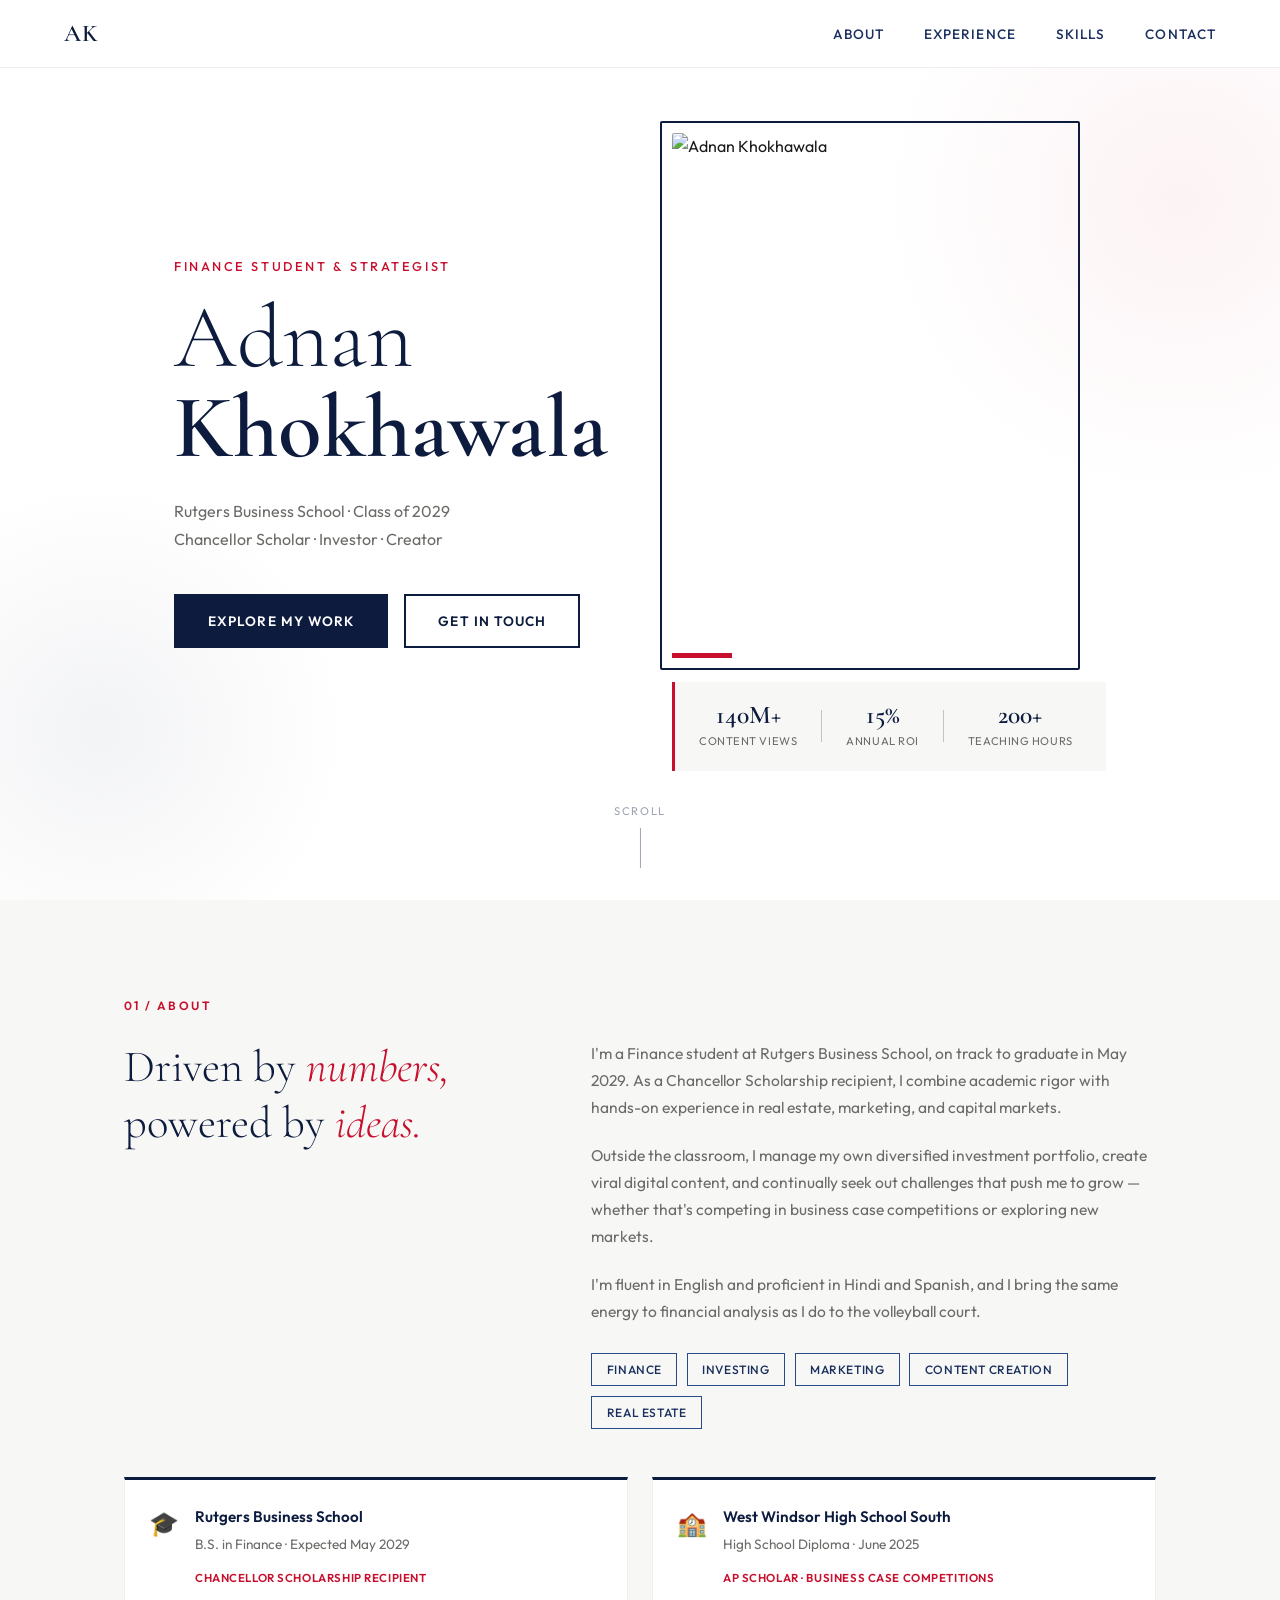
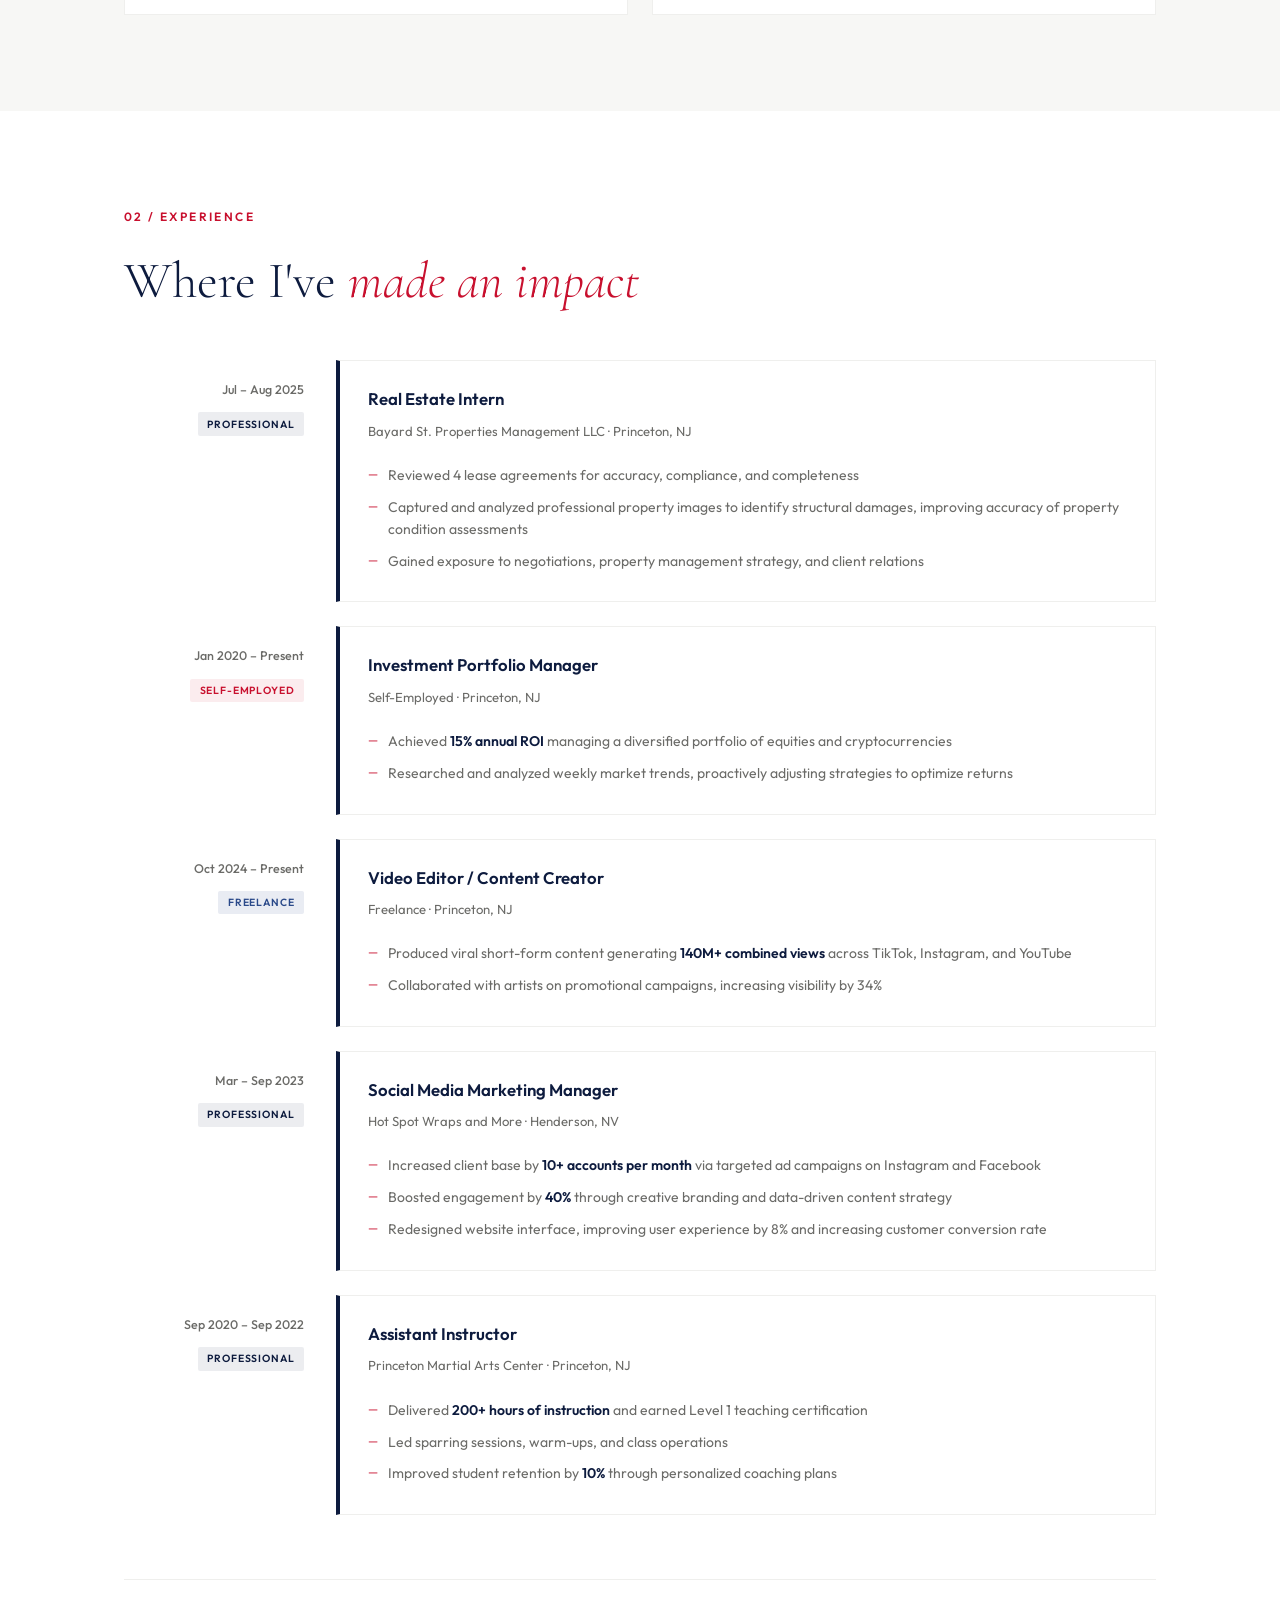
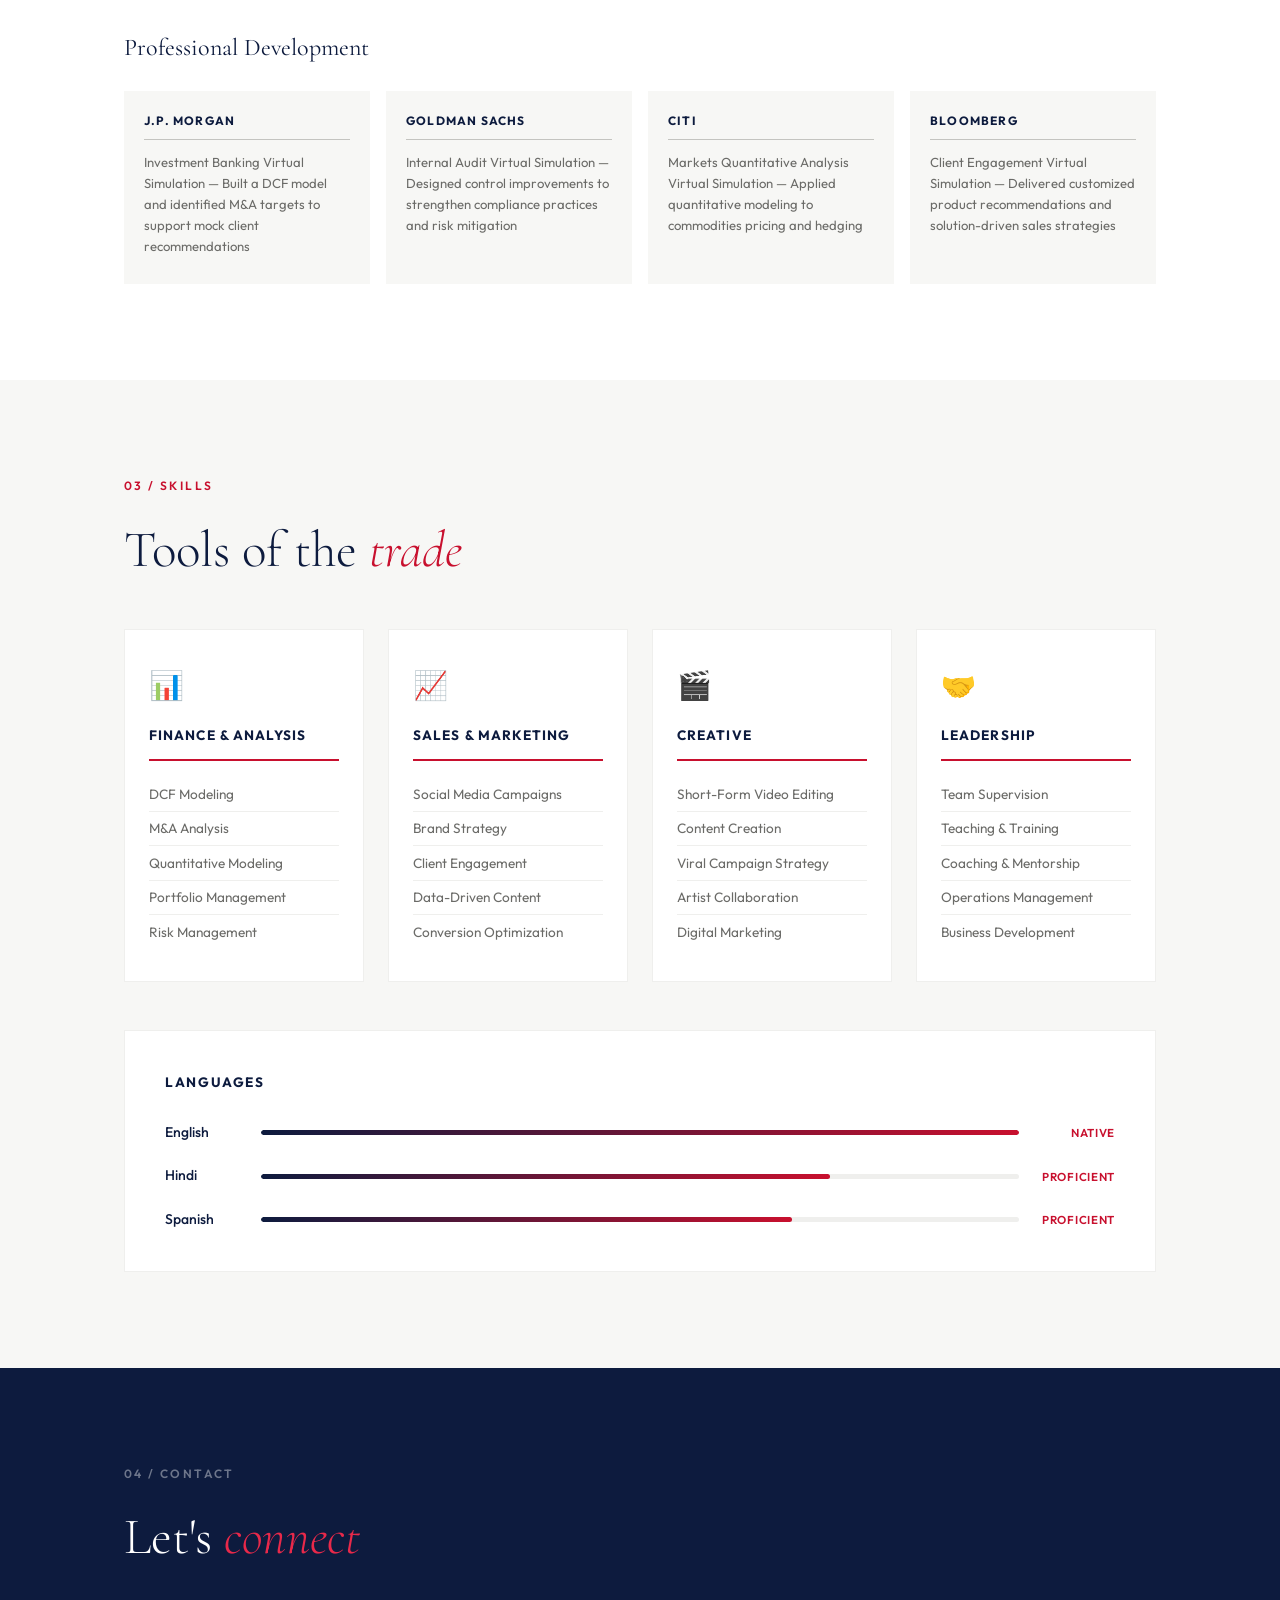
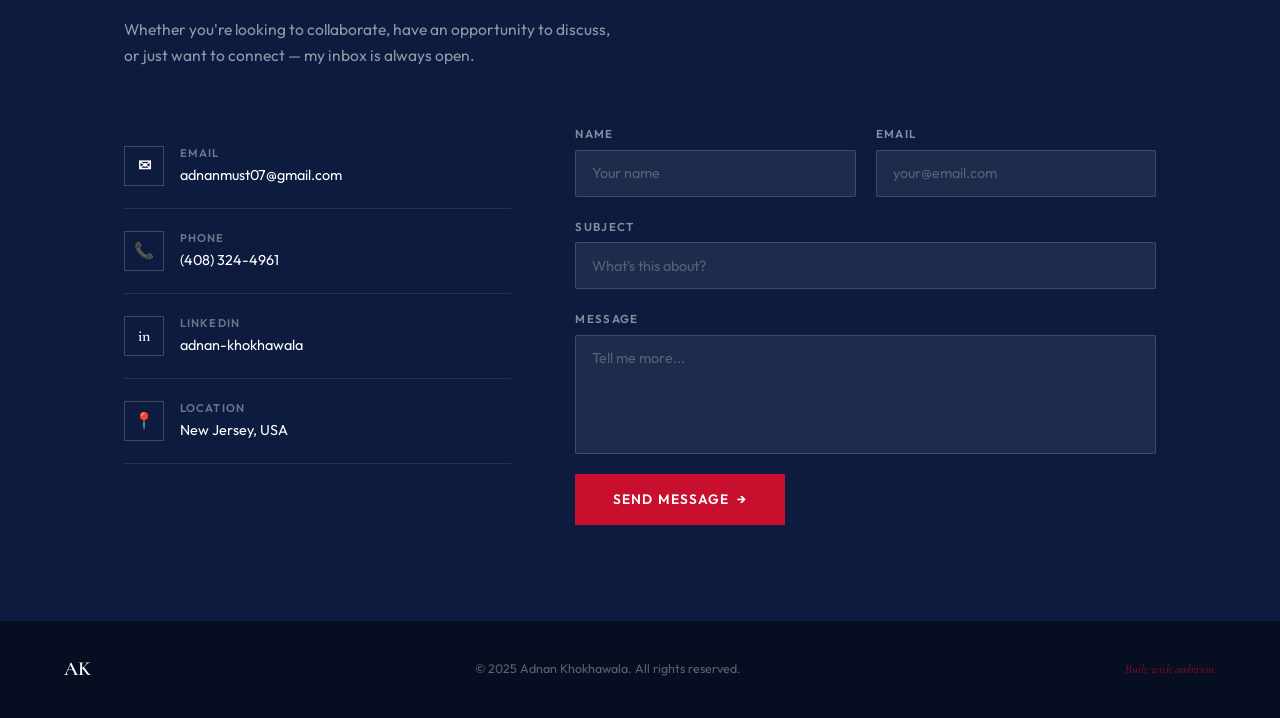
==== index.html @ b13d4136 "Add files via upload" ====
<!DOCTYPE html>
<html lang="en">
<head>
  <meta charset="UTF-8" />
  <meta name="viewport" content="width=device-width, initial-scale=1.0"/>
  <title>Adnan Khokhawala — Finance & Strategy</title>
  <link rel="stylesheet" href="styles.css" />
  <link rel="preconnect" href="https://fonts.googleapis.com">
  <link rel="preconnect" href="https://fonts.gstatic.com" crossorigin>
  <link href="https://fonts.googleapis.com/css2?family=Cormorant+Garamond:ital,wght@0,300;0,400;0,600;1,300;1,400&family=Outfit:wght@300;400;500;600&display=swap" rel="stylesheet">
</head>
<body>

  <!-- NAV -->
  <nav id="navbar">
    <div class="nav-logo">AK</div>
    <ul class="nav-links">
      <li><a href="#about">About</a></li>
      <li><a href="#experience">Experience</a></li>
      <li><a href="#skills">Skills</a></li>
      <li><a href="#contact">Contact</a></li>
    </ul>
    <div class="nav-hamburger" id="hamburger">
      <span></span><span></span><span></span>
    </div>
  </nav>

  <!-- MOBILE MENU -->
  <div class="mobile-menu" id="mobileMenu">
    <ul>
      <li><a href="#about" class="mobile-link">About</a></li>
      <li><a href="#experience" class="mobile-link">Experience</a></li>
      <li><a href="#skills" class="mobile-link">Skills</a></li>
      <li><a href="#contact" class="mobile-link">Contact</a></li>
    </ul>
  </div>

  <!-- HERO -->
  <section id="hero">
    <div class="hero-content">
      <div class="hero-text">
        <p class="hero-eyebrow reveal">Finance Student &amp; Strategist</p>
        <h1 class="hero-name reveal">
          <span class="name-first">Adnan</span>
          <span class="name-last">Khokhawala</span>
        </h1>
        <p class="hero-sub reveal">Rutgers Business School &middot; Class of 2029<br/>Chancellor Scholar &middot; Investor &middot; Creator</p>
        <div class="hero-cta reveal">
          <a href="#about" class="btn-primary">Explore My Work</a>
          <a href="mailto:adnanmust07@gmail.com" class="btn-secondary">Get in Touch</a>
        </div>
      </div>
      <div class="hero-image reveal-img">
        <div class="image-frame">
          <img src="headshot_copy.jpg" alt="Adnan Khokhawala" id="heroPhoto" />
          <div class="image-accent-bar"></div>
        </div>
        <div class="hero-stats">
          <div class="stat">
            <span class="stat-num">140M+</span>
            <span class="stat-label">Content Views</span>
          </div>
          <div class="stat-divider"></div>
          <div class="stat">
            <span class="stat-num">15%</span>
            <span class="stat-label">Annual ROI</span>
          </div>
          <div class="stat-divider"></div>
          <div class="stat">
            <span class="stat-num">200+</span>
            <span class="stat-label">Teaching Hours</span>
          </div>
        </div>
      </div>
    </div>
    <div class="hero-scroll-hint">
      <span>Scroll</span>
      <div class="scroll-line"></div>
    </div>
  </section>

  <!-- ABOUT -->
  <section id="about">
    <div class="section-inner">
      <div class="section-label reveal">01 / About</div>
      <div class="about-grid">
        <div class="about-headline reveal">
          <h2>Driven by <em>numbers,</em><br/>powered by <em>ideas.</em></h2>
        </div>
        <div class="about-body reveal">
          <p>I'm a Finance student at Rutgers Business School, on track to graduate in May 2029. As a Chancellor Scholarship recipient, I combine academic rigor with hands-on experience in real estate, marketing, and capital markets.</p>
          <p>Outside the classroom, I manage my own diversified investment portfolio, create viral digital content, and continually seek out challenges that push me to grow — whether that's competing in business case competitions or exploring new markets.</p>
          <p>I'm fluent in English and proficient in Hindi and Spanish, and I bring the same energy to financial analysis as I do to the volleyball court.</p>
          <div class="about-tags">
            <span>Finance</span>
            <span>Investing</span>
            <span>Marketing</span>
            <span>Content Creation</span>
            <span>Real Estate</span>
          </div>
        </div>
      </div>
      <div class="about-education reveal">
        <div class="edu-card">
          <div class="edu-icon">🎓</div>
          <div class="edu-info">
            <h4>Rutgers Business School</h4>
            <p>B.S. in Finance &middot; Expected May 2029</p>
            <span class="edu-award">Chancellor Scholarship Recipient</span>
          </div>
        </div>
        <div class="edu-card">
          <div class="edu-icon">🏫</div>
          <div class="edu-info">
            <h4>West Windsor High School South</h4>
            <p>High School Diploma &middot; June 2025</p>
            <span class="edu-award">AP Scholar &middot; Business Case Competitions</span>
          </div>
        </div>
      </div>
    </div>
  </section>

  <!-- EXPERIENCE -->
  <section id="experience">
    <div class="section-inner">
      <div class="section-label reveal">02 / Experience</div>
      <h2 class="section-title reveal">Where I've <em>made an impact</em></h2>

      <div class="timeline">

        <div class="timeline-item reveal">
          <div class="tl-meta">
            <span class="tl-date">Jul – Aug 2025</span>
            <span class="tl-type professional">Professional</span>
          </div>
          <div class="tl-card">
            <div class="tl-card-header">
              <h3>Real Estate Intern</h3>
              <span class="tl-company">Bayard St. Properties Management LLC &middot; Princeton, NJ</span>
            </div>
            <ul class="tl-bullets">
              <li>Reviewed 4 lease agreements for accuracy, compliance, and completeness</li>
              <li>Captured and analyzed professional property images to identify structural damages, improving accuracy of property condition assessments</li>
              <li>Gained exposure to negotiations, property management strategy, and client relations</li>
            </ul>
          </div>
        </div>

        <div class="timeline-item reveal">
          <div class="tl-meta">
            <span class="tl-date">Jan 2020 – Present</span>
            <span class="tl-type self">Self-Employed</span>
          </div>
          <div class="tl-card">
            <div class="tl-card-header">
              <h3>Investment Portfolio Manager</h3>
              <span class="tl-company">Self-Employed &middot; Princeton, NJ</span>
            </div>
            <ul class="tl-bullets">
              <li>Achieved <strong>15% annual ROI</strong> managing a diversified portfolio of equities and cryptocurrencies</li>
              <li>Researched and analyzed weekly market trends, proactively adjusting strategies to optimize returns</li>
            </ul>
          </div>
        </div>

        <div class="timeline-item reveal">
          <div class="tl-meta">
            <span class="tl-date">Oct 2024 – Present</span>
            <span class="tl-type freelance">Freelance</span>
          </div>
          <div class="tl-card">
            <div class="tl-card-header">
              <h3>Video Editor / Content Creator</h3>
              <span class="tl-company">Freelance &middot; Princeton, NJ</span>
            </div>
            <ul class="tl-bullets">
              <li>Produced viral short-form content generating <strong>140M+ combined views</strong> across TikTok, Instagram, and YouTube</li>
              <li>Collaborated with artists on promotional campaigns, increasing visibility by 34%</li>
            </ul>
          </div>
        </div>

        <div class="timeline-item reveal">
          <div class="tl-meta">
            <span class="tl-date">Mar – Sep 2023</span>
            <span class="tl-type professional">Professional</span>
          </div>
          <div class="tl-card">
            <div class="tl-card-header">
              <h3>Social Media Marketing Manager</h3>
              <span class="tl-company">Hot Spot Wraps and More &middot; Henderson, NV</span>
            </div>
            <ul class="tl-bullets">
              <li>Increased client base by <strong>10+ accounts per month</strong> via targeted ad campaigns on Instagram and Facebook</li>
              <li>Boosted engagement by <strong>40%</strong> through creative branding and data-driven content strategy</li>
              <li>Redesigned website interface, improving user experience by 8% and increasing customer conversion rate</li>
            </ul>
          </div>
        </div>

        <div class="timeline-item reveal">
          <div class="tl-meta">
            <span class="tl-date">Sep 2020 – Sep 2022</span>
            <span class="tl-type professional">Professional</span>
          </div>
          <div class="tl-card">
            <div class="tl-card-header">
              <h3>Assistant Instructor</h3>
              <span class="tl-company">Princeton Martial Arts Center &middot; Princeton, NJ</span>
            </div>
            <ul class="tl-bullets">
              <li>Delivered <strong>200+ hours of instruction</strong> and earned Level 1 teaching certification</li>
              <li>Led sparring sessions, warm-ups, and class operations</li>
              <li>Improved student retention by <strong>10%</strong> through personalized coaching plans</li>
            </ul>
          </div>
        </div>

      </div>

      <!-- Professional Development -->
      <div class="pro-dev reveal">
        <h3 class="pro-dev-title">Professional Development</h3>
        <div class="pro-dev-grid">
          <div class="pd-card">
            <div class="pd-bank">J.P. Morgan</div>
            <p>Investment Banking Virtual Simulation — Built a DCF model and identified M&A targets to support mock client recommendations</p>
          </div>
          <div class="pd-card">
            <div class="pd-bank">Goldman Sachs</div>
            <p>Internal Audit Virtual Simulation — Designed control improvements to strengthen compliance practices and risk mitigation</p>
          </div>
          <div class="pd-card">
            <div class="pd-bank">Citi</div>
            <p>Markets Quantitative Analysis Virtual Simulation — Applied quantitative modeling to commodities pricing and hedging</p>
          </div>
          <div class="pd-card">
            <div class="pd-bank">Bloomberg</div>
            <p>Client Engagement Virtual Simulation — Delivered customized product recommendations and solution-driven sales strategies</p>
          </div>
        </div>
      </div>

    </div>
  </section>

  <!-- SKILLS -->
  <section id="skills">
    <div class="section-inner">
      <div class="section-label reveal">03 / Skills</div>
      <h2 class="section-title reveal">Tools of the <em>trade</em></h2>

      <div class="skills-grid">
        <div class="skill-category reveal">
          <div class="skill-cat-icon">📊</div>
          <h4>Finance & Analysis</h4>
          <ul>
            <li>DCF Modeling</li>
            <li>M&A Analysis</li>
            <li>Quantitative Modeling</li>
            <li>Portfolio Management</li>
            <li>Risk Management</li>
          </ul>
        </div>
        <div class="skill-category reveal">
          <div class="skill-cat-icon">📈</div>
          <h4>Sales & Marketing</h4>
          <ul>
            <li>Social Media Campaigns</li>
            <li>Brand Strategy</li>
            <li>Client Engagement</li>
            <li>Data-Driven Content</li>
            <li>Conversion Optimization</li>
          </ul>
        </div>
        <div class="skill-category reveal">
          <div class="skill-cat-icon">🎬</div>
          <h4>Creative</h4>
          <ul>
            <li>Short-Form Video Editing</li>
            <li>Content Creation</li>
            <li>Viral Campaign Strategy</li>
            <li>Artist Collaboration</li>
            <li>Digital Marketing</li>
          </ul>
        </div>
        <div class="skill-category reveal">
          <div class="skill-cat-icon">🤝</div>
          <h4>Leadership</h4>
          <ul>
            <li>Team Supervision</li>
            <li>Teaching & Training</li>
            <li>Coaching & Mentorship</li>
            <li>Operations Management</li>
            <li>Business Development</li>
          </ul>
        </div>
      </div>

      <div class="languages reveal">
        <h4>Languages</h4>
        <div class="lang-bars">
          <div class="lang-item">
            <span class="lang-name">English</span>
            <div class="lang-bar"><div class="lang-fill" data-width="100%"></div></div>
            <span class="lang-level">Native</span>
          </div>
          <div class="lang-item">
            <span class="lang-name">Hindi</span>
            <div class="lang-bar"><div class="lang-fill" data-width="75%"></div></div>
            <span class="lang-level">Proficient</span>
          </div>
          <div class="lang-item">
            <span class="lang-name">Spanish</span>
            <div class="lang-bar"><div class="lang-fill" data-width="70%"></div></div>
            <span class="lang-level">Proficient</span>
          </div>
        </div>
      </div>

    </div>
  </section>

  <!-- CONTACT -->
  <section id="contact">
    <div class="section-inner">
      <div class="section-label reveal">04 / Contact</div>
      <h2 class="section-title reveal">Let's <em>connect</em></h2>
      <p class="contact-sub reveal">Whether you're looking to collaborate, have an opportunity to discuss, or just want to connect — my inbox is always open.</p>

      <div class="contact-grid">
        <div class="contact-info reveal">
          <a href="mailto:adnanmust07@gmail.com" class="contact-item">
            <div class="ci-icon">✉</div>
            <div class="ci-text">
              <span class="ci-label">Email</span>
              <span class="ci-val">adnanmust07@gmail.com</span>
            </div>
          </a>
          <a href="tel:4083244961" class="contact-item">
            <div class="ci-icon">📞</div>
            <div class="ci-text">
              <span class="ci-label">Phone</span>
              <span class="ci-val">(408) 324-4961</span>
            </div>
          </a>
          <a href="https://linkedin.com/in/adnan-khokhawala" target="_blank" class="contact-item">
            <div class="ci-icon">in</div>
            <div class="ci-text">
              <span class="ci-label">LinkedIn</span>
              <span class="ci-val">adnan-khokhawala</span>
            </div>
          </a>
          <div class="contact-item no-link">
            <div class="ci-icon">📍</div>
            <div class="ci-text">
              <span class="ci-label">Location</span>
              <span class="ci-val">New Jersey, USA</span>
            </div>
          </div>
        </div>

        <form class="contact-form reveal" id="contactForm">
          <div class="form-row">
            <div class="form-group">
              <label for="fname">Name</label>
              <input type="text" id="fname" placeholder="Your name" autocomplete="off" />
            </div>
            <div class="form-group">
              <label for="femail">Email</label>
              <input type="email" id="femail" placeholder="your@email.com" autocomplete="off" />
            </div>
          </div>
          <div class="form-group">
            <label for="fsubject">Subject</label>
            <input type="text" id="fsubject" placeholder="What's this about?" autocomplete="off" />
          </div>
          <div class="form-group">
            <label for="fmessage">Message</label>
            <textarea id="fmessage" rows="5" placeholder="Tell me more..."></textarea>
          </div>
          <button type="submit" class="btn-submit">Send Message <span class="btn-arrow">→</span></button>
          <div class="form-success" id="formSuccess">Thanks! I'll get back to you soon.</div>
        </form>
      </div>
    </div>
  </section>

  <!-- FOOTER -->
  <footer>
    <div class="footer-inner">
      <span class="footer-logo">AK</span>
      <span class="footer-copy">© 2025 Adnan Khokhawala. All rights reserved.</span>
      <span class="footer-tagline">Built with ambition.</span>
    </div>
  </footer>

  <script src="script.js"></script>
</body>
</html>
---- styles.css ----
/* ========================================
   ADNAN KHOKHAWALA — PORTFOLIO STYLES
   ======================================== */

:root {
  --navy:       #0D1B3E;
  --navy-mid:   #1A2F5E;
  --navy-light: #2B4A8A;
  --red:        #C8102E;
  --red-light:  #E8294A;
  --white:      #FFFFFF;
  --off-white:  #F7F7F5;
  --gray-light: #EFEFED;
  --gray-mid:   #C4C4C0;
  --gray-dark:  #6B6B68;
  --text:       #1A1A1A;

  --font-display: 'Cormorant Garamond', Georgia, serif;
  --font-body:    'Outfit', sans-serif;

  --max-w: 1160px;
  --nav-h: 68px;
  --transition: 0.35s cubic-bezier(0.4, 0, 0.2, 1);
}

/* ---- RESET ---- */
*, *::before, *::after { box-sizing: border-box; margin: 0; padding: 0; }
html { scroll-behavior: smooth; font-size: 16px; }
body {
  font-family: var(--font-body);
  background: var(--white);
  color: var(--text);
  line-height: 1.65;
  overflow-x: hidden;
}
img { display: block; max-width: 100%; }
a { text-decoration: none; color: inherit; }
ul { list-style: none; }
em { font-style: italic; color: var(--red); }

/* ==============================
   SCROLL REVEAL
   ============================== */
.reveal, .reveal-img {
  opacity: 0;
  transform: translateY(28px);
  transition: opacity 0.65s ease, transform 0.65s ease;
}
.reveal.visible, .reveal-img.visible {
  opacity: 1;
  transform: translateY(0);
}
.reveal:nth-child(2)  { transition-delay: 0.08s; }
.reveal:nth-child(3)  { transition-delay: 0.16s; }
.reveal:nth-child(4)  { transition-delay: 0.24s; }

/* ==============================
   NAV
   ============================== */
#navbar {
  position: fixed;
  top: 0; left: 0; right: 0;
  z-index: 100;
  height: var(--nav-h);
  display: flex;
  align-items: center;
  justify-content: space-between;
  padding: 0 5%;
  background: rgba(255,255,255,0.95);
  backdrop-filter: blur(10px);
  border-bottom: 1px solid var(--gray-light);
  transition: box-shadow var(--transition);
}
#navbar.scrolled { box-shadow: 0 2px 20px rgba(13,27,62,0.08); }

.nav-logo {
  font-family: var(--font-display);
  font-size: 1.5rem;
  font-weight: 600;
  color: var(--navy);
  letter-spacing: 0.05em;
  cursor: default;
}
.nav-links {
  display: flex;
  gap: 2.5rem;
  align-items: center;
}
.nav-links a {
  font-size: 0.85rem;
  font-weight: 500;
  letter-spacing: 0.08em;
  text-transform: uppercase;
  color: var(--navy-mid);
  position: relative;
  padding-bottom: 3px;
  transition: color var(--transition);
}
.nav-links a::after {
  content: '';
  position: absolute;
  bottom: 0; left: 0;
  width: 0; height: 2px;
  background: var(--red);
  transition: width var(--transition);
}
.nav-links a:hover { color: var(--red); }
.nav-links a:hover::after { width: 100%; }

.nav-hamburger {
  display: none;
  flex-direction: column;
  gap: 5px;
  cursor: pointer;
  padding: 4px;
}
.nav-hamburger span {
  display: block;
  width: 24px; height: 2px;
  background: var(--navy);
  transition: var(--transition);
}

/* Mobile menu */
.mobile-menu {
  display: none;
  position: fixed;
  top: var(--nav-h); left: 0; right: 0;
  background: var(--white);
  border-bottom: 2px solid var(--navy);
  z-index: 99;
  padding: 1.5rem 5%;
  transform: translateY(-10px);
  opacity: 0;
  pointer-events: none;
  transition: var(--transition);
}
.mobile-menu.open {
  transform: translateY(0);
  opacity: 1;
  pointer-events: all;
  display: block;
}
.mobile-menu li { padding: 0.75rem 0; border-bottom: 1px solid var(--gray-light); }
.mobile-menu a { font-size: 1rem; font-weight: 500; color: var(--navy); }

/* ==============================
   HERO
   ============================== */
#hero {
  min-height: 100vh;
  padding-top: var(--nav-h);
  display: flex;
  flex-direction: column;
  justify-content: center;
  background: var(--white);
  position: relative;
  overflow: hidden;
}
#hero::before {
  content: '';
  position: absolute;
  top: -100px; right: -200px;
  width: 600px; height: 600px;
  border-radius: 50%;
  background: radial-gradient(circle, rgba(200,16,46,0.05) 0%, transparent 70%);
  pointer-events: none;
}
#hero::after {
  content: '';
  position: absolute;
  bottom: -80px; left: -150px;
  width: 500px; height: 500px;
  border-radius: 50%;
  background: radial-gradient(circle, rgba(13,27,62,0.05) 0%, transparent 70%);
  pointer-events: none;
}

.hero-content {
  max-width: var(--max-w);
  margin: 0 auto;
  padding: 4rem 5% 2rem;
  display: grid;
  grid-template-columns: 1fr 1fr;
  align-items: center;
  gap: 4rem;
}

.hero-eyebrow {
  font-size: 0.8rem;
  font-weight: 500;
  letter-spacing: 0.2em;
  text-transform: uppercase;
  color: var(--red);
  margin-bottom: 1rem;
}

.hero-name {
  font-family: var(--font-display);
  font-size: clamp(3.5rem, 7vw, 6rem);
  font-weight: 300;
  line-height: 1.0;
  color: var(--navy);
  margin-bottom: 1.5rem;
}
.name-first { display: block; }
.name-last {
  display: block;
  font-weight: 600;
  color: var(--navy);
}

.hero-sub {
  font-size: 1rem;
  color: var(--gray-dark);
  line-height: 1.8;
  margin-bottom: 2.5rem;
}

.hero-cta {
  display: flex;
  gap: 1rem;
  flex-wrap: wrap;
}

.btn-primary {
  display: inline-block;
  padding: 0.85rem 2rem;
  background: var(--navy);
  color: var(--white);
  font-size: 0.85rem;
  font-weight: 600;
  letter-spacing: 0.08em;
  text-transform: uppercase;
  border: 2px solid var(--navy);
  transition: background var(--transition), color var(--transition), transform var(--transition);
  cursor: pointer;
}
.btn-primary:hover {
  background: var(--red);
  border-color: var(--red);
  transform: translateY(-2px);
}
.btn-secondary {
  display: inline-block;
  padding: 0.85rem 2rem;
  background: transparent;
  color: var(--navy);
  font-size: 0.85rem;
  font-weight: 600;
  letter-spacing: 0.08em;
  text-transform: uppercase;
  border: 2px solid var(--navy);
  transition: background var(--transition), color var(--transition), transform var(--transition);
}
.btn-secondary:hover {
  background: var(--navy);
  color: var(--white);
  transform: translateY(-2px);
}

/* Hero image */
.hero-image { position: relative; }
.image-frame {
  position: relative;
  display: inline-block;
  width: 100%;
  max-width: 420px;
}
.image-frame img {
  width: 100%;
  aspect-ratio: 4/5;
  object-fit: cover;
  object-position: center top;
  display: block;
  border-radius: 2px;
  filter: grayscale(0%);
  transition: filter var(--transition);
}
.image-frame::before {
  content: '';
  position: absolute;
  top: -12px; left: -12px;
  right: 12px; bottom: -12px;
  border: 2px solid var(--navy);
  border-radius: 2px;
  z-index: -1;
}
.image-accent-bar {
  position: absolute;
  bottom: 0; left: 0;
  width: 60px; height: 5px;
  background: var(--red);
}

.hero-stats {
  display: flex;
  align-items: center;
  gap: 1.5rem;
  margin-top: 1.5rem;
  padding: 1.25rem 1.5rem;
  background: var(--off-white);
  border-left: 3px solid var(--red);
}
.stat { text-align: center; }
.stat-num {
  display: block;
  font-family: var(--font-display);
  font-size: 1.6rem;
  font-weight: 600;
  color: var(--navy);
  line-height: 1;
}
.stat-label {
  display: block;
  font-size: 0.7rem;
  letter-spacing: 0.05em;
  color: var(--gray-dark);
  text-transform: uppercase;
  margin-top: 0.25rem;
}
.stat-divider {
  width: 1px;
  height: 32px;
  background: var(--gray-mid);
  flex-shrink: 0;
}

.hero-scroll-hint {
  display: flex;
  flex-direction: column;
  align-items: center;
  gap: 0.5rem;
  position: absolute;
  bottom: 2rem;
  left: 50%;
  transform: translateX(-50%);
  opacity: 0.4;
  font-size: 0.7rem;
  letter-spacing: 0.15em;
  text-transform: uppercase;
  color: var(--navy);
}
.scroll-line {
  width: 1px;
  height: 40px;
  background: var(--navy);
  animation: scrollPulse 2s ease-in-out infinite;
}
@keyframes scrollPulse {
  0%, 100% { opacity: 0.3; transform: scaleY(1); }
  50%       { opacity: 1;   transform: scaleY(1.2); }
}

/* ==============================
   SECTIONS — SHARED
   ============================== */
section { padding: 6rem 0; }
section:nth-child(even) { background: var(--off-white); }

.section-inner {
  max-width: var(--max-w);
  margin: 0 auto;
  padding: 0 5%;
}
.section-label {
  font-size: 0.75rem;
  font-weight: 600;
  letter-spacing: 0.2em;
  text-transform: uppercase;
  color: var(--red);
  margin-bottom: 1.5rem;
}
.section-title {
  font-family: var(--font-display);
  font-size: clamp(2rem, 4vw, 3.2rem);
  font-weight: 300;
  color: var(--navy);
  line-height: 1.2;
  margin-bottom: 3rem;
}

/* ==============================
   ABOUT
   ============================== */
.about-grid {
  display: grid;
  grid-template-columns: 1fr 1.4fr;
  gap: 4rem;
  align-items: start;
  margin-bottom: 3rem;
}
.about-headline h2 {
  font-family: var(--font-display);
  font-size: clamp(2rem, 3.5vw, 3rem);
  font-weight: 300;
  color: var(--navy);
  line-height: 1.25;
}
.about-body p {
  color: var(--gray-dark);
  margin-bottom: 1.25rem;
  font-size: 0.975rem;
  line-height: 1.75;
}
.about-tags {
  display: flex;
  flex-wrap: wrap;
  gap: 0.6rem;
  margin-top: 1.75rem;
}
.about-tags span {
  padding: 0.35rem 0.9rem;
  border: 1.5px solid var(--navy-light);
  color: var(--navy-mid);
  font-size: 0.75rem;
  font-weight: 500;
  letter-spacing: 0.05em;
  text-transform: uppercase;
  transition: var(--transition);
}
.about-tags span:hover {
  background: var(--navy);
  color: var(--white);
  border-color: var(--navy);
}

.about-education {
  display: grid;
  grid-template-columns: 1fr 1fr;
  gap: 1.5rem;
}
.edu-card {
  display: flex;
  align-items: flex-start;
  gap: 1rem;
  padding: 1.5rem;
  background: var(--white);
  border: 1px solid var(--gray-light);
  border-top: 3px solid var(--navy);
  transition: border-top-color var(--transition), transform var(--transition);
}
section:nth-child(even) .edu-card { background: var(--white); }
.edu-card:hover {
  border-top-color: var(--red);
  transform: translateY(-3px);
}
.edu-icon { font-size: 1.5rem; flex-shrink: 0; }
.edu-info h4 {
  font-size: 0.95rem;
  font-weight: 600;
  color: var(--navy);
  margin-bottom: 0.25rem;
}
.edu-info p { font-size: 0.85rem; color: var(--gray-dark); margin-bottom: 0.5rem; }
.edu-award {
  font-size: 0.72rem;
  font-weight: 600;
  letter-spacing: 0.05em;
  text-transform: uppercase;
  color: var(--red);
}

/* ==============================
   TIMELINE / EXPERIENCE
   ============================== */
.timeline { display: flex; flex-direction: column; gap: 1.5rem; margin-bottom: 4rem; }

.timeline-item {
  display: grid;
  grid-template-columns: 180px 1fr;
  gap: 2rem;
  align-items: start;
}
.tl-meta {
  text-align: right;
  padding-top: 1.25rem;
}
.tl-date {
  display: block;
  font-size: 0.78rem;
  font-weight: 500;
  color: var(--gray-dark);
  margin-bottom: 0.5rem;
}
.tl-type {
  display: inline-block;
  padding: 0.2rem 0.6rem;
  font-size: 0.65rem;
  font-weight: 600;
  letter-spacing: 0.08em;
  text-transform: uppercase;
  border-radius: 2px;
}
.tl-type.professional { background: rgba(13,27,62,0.08); color: var(--navy); }
.tl-type.self         { background: rgba(200,16,46,0.08); color: var(--red); }
.tl-type.freelance    { background: rgba(43,74,138,0.1);  color: var(--navy-light); }

.tl-card {
  background: var(--white);
  border: 1px solid var(--gray-light);
  border-left: 4px solid var(--navy);
  padding: 1.5rem 1.75rem;
  transition: border-left-color var(--transition), transform var(--transition), box-shadow var(--transition);
}
.tl-card:hover {
  border-left-color: var(--red);
  transform: translateX(4px);
  box-shadow: 0 4px 20px rgba(13,27,62,0.08);
}
.tl-card-header { margin-bottom: 1rem; }
.tl-card-header h3 {
  font-size: 1.05rem;
  font-weight: 600;
  color: var(--navy);
  margin-bottom: 0.25rem;
}
.tl-company { font-size: 0.82rem; color: var(--gray-dark); }
.tl-bullets li {
  font-size: 0.875rem;
  color: var(--gray-dark);
  padding: 0.3rem 0;
  padding-left: 1.25rem;
  position: relative;
  line-height: 1.6;
}
.tl-bullets li::before {
  content: '—';
  position: absolute;
  left: 0;
  color: var(--red);
  font-size: 0.75rem;
}
.tl-bullets li strong { color: var(--navy); font-weight: 600; }

/* Pro Dev */
.pro-dev { border-top: 1px solid var(--gray-light); padding-top: 3rem; }
.pro-dev-title {
  font-family: var(--font-display);
  font-size: 1.5rem;
  font-weight: 400;
  color: var(--navy);
  margin-bottom: 1.5rem;
}
.pro-dev-grid {
  display: grid;
  grid-template-columns: repeat(4, 1fr);
  gap: 1rem;
}
.pd-card {
  padding: 1.25rem 1.25rem 1.5rem;
  background: var(--off-white);
  border-bottom: 3px solid transparent;
  transition: border-color var(--transition), transform var(--transition);
}
.pd-card:hover {
  border-bottom-color: var(--red);
  transform: translateY(-3px);
}
.pd-bank {
  font-size: 0.75rem;
  font-weight: 700;
  letter-spacing: 0.1em;
  text-transform: uppercase;
  color: var(--navy);
  margin-bottom: 0.75rem;
  padding-bottom: 0.5rem;
  border-bottom: 1px solid var(--gray-mid);
}
.pd-card p { font-size: 0.82rem; color: var(--gray-dark); line-height: 1.6; }

/* ==============================
   SKILLS
   ============================== */
.skills-grid {
  display: grid;
  grid-template-columns: repeat(4, 1fr);
  gap: 1.5rem;
  margin-bottom: 3rem;
}
.skill-category {
  padding: 2rem 1.5rem;
  background: var(--white);
  border: 1px solid var(--gray-light);
  transition: transform var(--transition), box-shadow var(--transition);
}
.skill-category:hover {
  transform: translateY(-4px);
  box-shadow: 0 8px 30px rgba(13,27,62,0.1);
}
.skill-cat-icon { font-size: 1.75rem; margin-bottom: 1rem; }
.skill-category h4 {
  font-size: 0.85rem;
  font-weight: 700;
  text-transform: uppercase;
  letter-spacing: 0.08em;
  color: var(--navy);
  margin-bottom: 1rem;
  padding-bottom: 0.75rem;
  border-bottom: 2px solid var(--red);
}
.skill-category li {
  font-size: 0.85rem;
  color: var(--gray-dark);
  padding: 0.35rem 0;
  border-bottom: 1px solid var(--gray-light);
  transition: color var(--transition), padding-left var(--transition);
}
.skill-category li:last-child { border-bottom: none; }
.skill-category:hover li:hover { color: var(--navy); padding-left: 6px; cursor: default; }

/* Languages */
.languages {
  padding: 2.5rem;
  background: var(--white);
  border: 1px solid var(--gray-light);
}
.languages h4 {
  font-size: 0.85rem;
  font-weight: 700;
  text-transform: uppercase;
  letter-spacing: 0.12em;
  color: var(--navy);
  margin-bottom: 1.75rem;
}
.lang-bars { display: flex; flex-direction: column; gap: 1.25rem; }
.lang-item {
  display: grid;
  grid-template-columns: 80px 1fr 80px;
  align-items: center;
  gap: 1rem;
}
.lang-name { font-size: 0.875rem; font-weight: 500; color: var(--navy); }
.lang-bar {
  height: 5px;
  background: var(--gray-light);
  border-radius: 3px;
  overflow: hidden;
}
.lang-fill {
  height: 100%;
  width: 0;
  background: linear-gradient(90deg, var(--navy), var(--red));
  border-radius: 3px;
  transition: width 1.2s ease;
}
.lang-level {
  font-size: 0.72rem;
  font-weight: 600;
  letter-spacing: 0.06em;
  text-transform: uppercase;
  color: var(--red);
  text-align: right;
}

/* ==============================
   CONTACT
   ============================== */
#contact { background: var(--navy); }
#contact .section-label { color: rgba(255,255,255,0.4); }
#contact .section-title { color: var(--white); }
#contact .section-title em { color: var(--red-light); }
.contact-sub {
  color: rgba(255,255,255,0.55);
  max-width: 500px;
  margin-bottom: 3.5rem;
  font-size: 0.975rem;
}

.contact-grid {
  display: grid;
  grid-template-columns: 1fr 1.5fr;
  gap: 4rem;
  align-items: start;
}
.contact-item {
  display: flex;
  align-items: center;
  gap: 1rem;
  padding: 1.25rem 0;
  border-bottom: 1px solid rgba(255,255,255,0.1);
  transition: padding-left var(--transition);
  cursor: pointer;
}
.contact-item:hover { padding-left: 6px; }
.ci-icon {
  width: 40px; height: 40px;
  display: flex; align-items: center; justify-content: center;
  border: 1.5px solid rgba(255,255,255,0.2);
  font-size: 1rem;
  color: var(--white);
  flex-shrink: 0;
  font-family: var(--font-display);
  font-weight: 600;
  transition: background var(--transition), border-color var(--transition);
}
.contact-item:hover .ci-icon {
  background: var(--red);
  border-color: var(--red);
}
.ci-text { display: flex; flex-direction: column; }
.ci-label { font-size: 0.7rem; font-weight: 600; letter-spacing: 0.1em; text-transform: uppercase; color: rgba(255,255,255,0.4); }
.ci-val { font-size: 0.9rem; color: var(--white); margin-top: 0.1rem; }

/* Contact Form */
.contact-form { display: flex; flex-direction: column; gap: 1.25rem; }
.form-row { display: grid; grid-template-columns: 1fr 1fr; gap: 1.25rem; }
.form-group { display: flex; flex-direction: column; gap: 0.4rem; }
.form-group label {
  font-size: 0.72rem;
  font-weight: 600;
  letter-spacing: 0.12em;
  text-transform: uppercase;
  color: rgba(255,255,255,0.5);
}
.form-group input,
.form-group textarea {
  background: rgba(255,255,255,0.07);
  border: 1px solid rgba(255,255,255,0.15);
  color: var(--white);
  padding: 0.85rem 1rem;
  font-family: var(--font-body);
  font-size: 0.9rem;
  outline: none;
  transition: border-color var(--transition), background var(--transition);
  resize: none;
  border-radius: 2px;
}
.form-group input::placeholder,
.form-group textarea::placeholder { color: rgba(255,255,255,0.25); }
.form-group input:focus,
.form-group textarea:focus {
  border-color: var(--red-light);
  background: rgba(255,255,255,0.1);
}
.btn-submit {
  align-self: flex-start;
  padding: 0.9rem 2.25rem;
  background: var(--red);
  color: var(--white);
  font-family: var(--font-body);
  font-size: 0.85rem;
  font-weight: 600;
  letter-spacing: 0.08em;
  text-transform: uppercase;
  border: 2px solid var(--red);
  cursor: pointer;
  transition: background var(--transition), transform var(--transition), border-color var(--transition);
  display: flex; align-items: center; gap: 0.5rem;
}
.btn-submit:hover {
  background: transparent;
  color: var(--white);
  border-color: var(--white);
  transform: translateY(-2px);
}
.btn-arrow { transition: transform var(--transition); }
.btn-submit:hover .btn-arrow { transform: translateX(4px); }

.form-success {
  display: none;
  padding: 0.85rem 1rem;
  background: rgba(200,16,46,0.15);
  border: 1px solid var(--red-light);
  color: var(--white);
  font-size: 0.875rem;
  border-radius: 2px;
}
.form-success.show { display: block; }

/* ==============================
   FOOTER
   ============================== */
footer {
  background: #070E21;
  padding: 2rem 5%;
}
.footer-inner {
  max-width: var(--max-w);
  margin: 0 auto;
  display: flex;
  align-items: center;
  justify-content: space-between;
  flex-wrap: wrap;
  gap: 0.5rem;
}
.footer-logo {
  font-family: var(--font-display);
  font-size: 1.25rem;
  font-weight: 600;
  color: var(--white);
}
.footer-copy { font-size: 0.78rem; color: rgba(255,255,255,0.35); }
.footer-tagline {
  font-size: 0.78rem;
  font-style: italic;
  color: rgba(200,16,46,0.7);
  font-family: var(--font-display);
}

/* ==============================
   RESPONSIVE
   ============================== */
@media (max-width: 1024px) {
  .pro-dev-grid { grid-template-columns: repeat(2, 1fr); }
  .skills-grid  { grid-template-columns: repeat(2, 1fr); }
}

@media (max-width: 820px) {
  .nav-links { display: none; }
  .nav-hamburger { display: flex; }

  .hero-content {
    grid-template-columns: 1fr;
    gap: 3rem;
    padding-top: 3rem;
  }
  .hero-image { order: -1; text-align: center; }
  .image-frame { max-width: 280px; margin: 0 auto; }

  .about-grid { grid-template-columns: 1fr; gap: 2rem; }
  .about-education { grid-template-columns: 1fr; }

  .timeline-item { grid-template-columns: 1fr; gap: 0.75rem; }
  .tl-meta { text-align: left; display: flex; align-items: center; gap: 0.75rem; padding-top: 0; }

  .contact-grid { grid-template-columns: 1fr; gap: 2.5rem; }
  .form-row { grid-template-columns: 1fr; }
}

@media (max-width: 600px) {
  .hero-name { font-size: 3rem; }
  .skills-grid { grid-template-columns: 1fr; }
  .pro-dev-grid { grid-template-columns: 1fr; }
  .hero-stats { flex-wrap: wrap; gap: 0.75rem; }
  .footer-inner { flex-direction: column; text-align: center; }
}
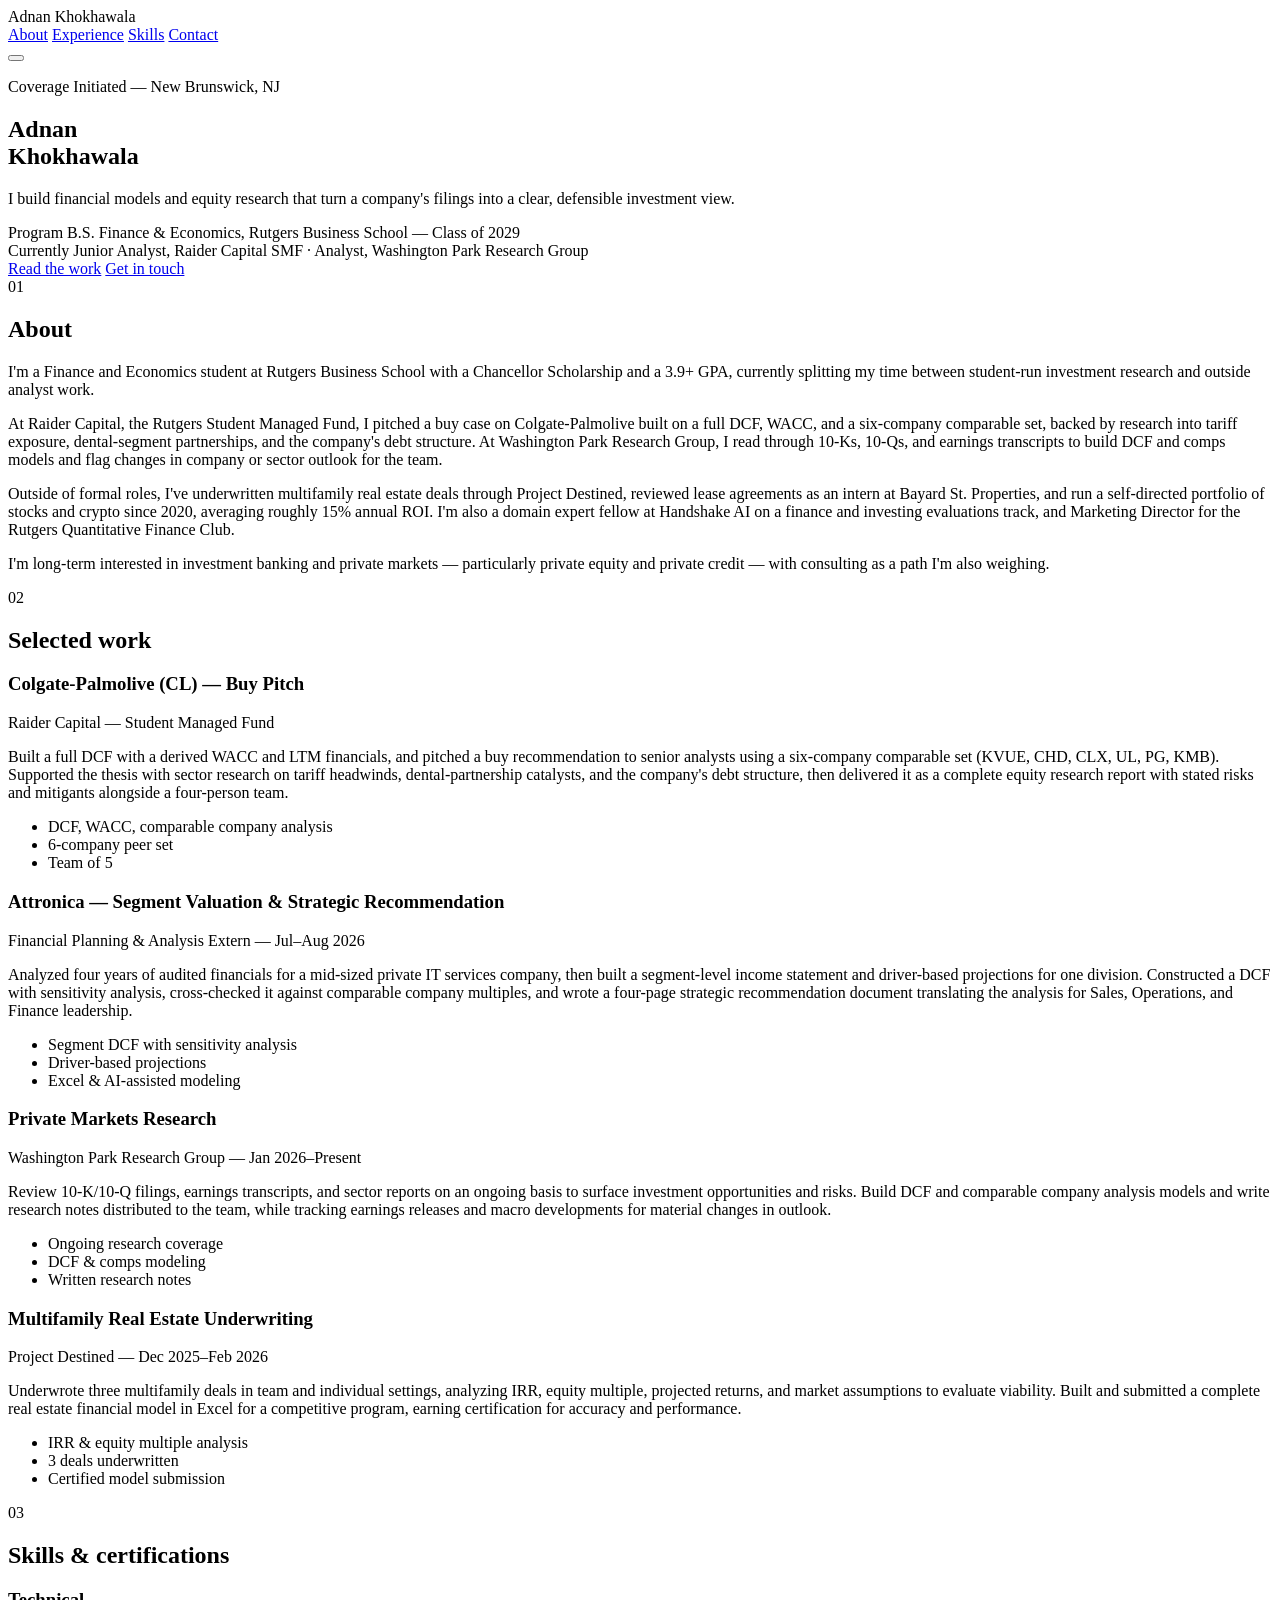
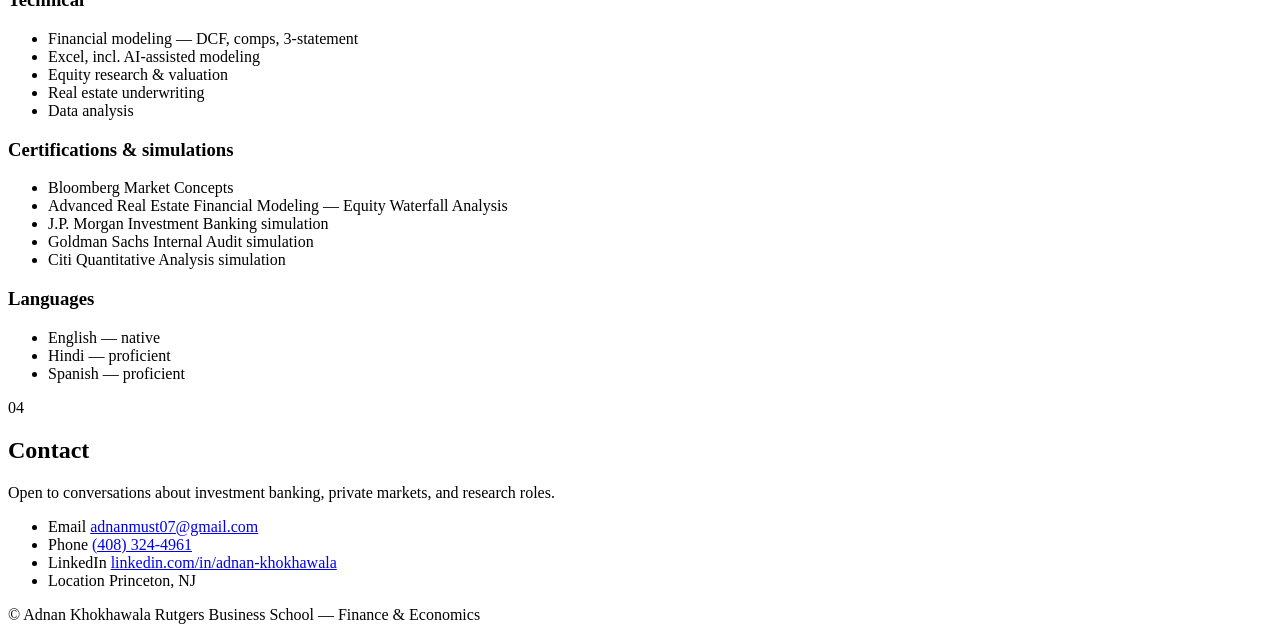
==== commit 8c8d7a35: "index.html" ====
--- a/index.html
+++ b/index.html
@@ -1,401 +1,222 @@
 <!DOCTYPE html>
 <html lang="en">
 <head>
-  <meta charset="UTF-8" />
-  <meta name="viewport" content="width=device-width, initial-scale=1.0"/>
-  <title>Adnan Khokhawala — Finance & Strategy</title>
-  <link rel="stylesheet" href="styles.css" />
-  <link rel="preconnect" href="https://fonts.googleapis.com">
-  <link rel="preconnect" href="https://fonts.gstatic.com" crossorigin>
-  <link href="https://fonts.googleapis.com/css2?family=Cormorant+Garamond:ital,wght@0,300;0,400;0,600;1,300;1,400&family=Outfit:wght@300;400;500;600&display=swap" rel="stylesheet">
+<meta charset="UTF-8">
+<meta name="viewport" content="width=device-width, initial-scale=1.0">
+<title>Adnan Khokhawala — Finance &amp; Economics, Rutgers</title>
+<meta name="description" content="Portfolio of Adnan Khokhawala — equity research, financial modeling, and private markets analysis.">
+<link rel="preconnect" href="https://fonts.googleapis.com">
+<link rel="preconnect" href="https://fonts.gstatic.com" crossorigin>
+<link href="https://fonts.googleapis.com/css2?family=Newsreader:ital,opsz,wght@0,6..72,400;0,6..72,500;0,6..72,600;1,6..72,400&family=Inter:wght@400;500;600&display=swap" rel="stylesheet">
+<link rel="stylesheet" href="styles.css">
 </head>
 <body>
 
-  <!-- NAV -->
-  <nav id="navbar">
-    <div class="nav-logo">AK</div>
-    <ul class="nav-links">
-      <li><a href="#about">About</a></li>
-      <li><a href="#experience">Experience</a></li>
-      <li><a href="#skills">Skills</a></li>
-      <li><a href="#contact">Contact</a></li>
-    </ul>
-    <div class="nav-hamburger" id="hamburger">
+<div class="report-margin"></div>
+
+<header class="masthead">
+  <div class="masthead-inner">
+    <span class="masthead-name">Adnan Khokhawala</span>
+    <nav class="masthead-nav" aria-label="Primary">
+      <a href="#about">About</a>
+      <a href="#experience">Experience</a>
+      <a href="#skills">Skills</a>
+      <a href="#contact">Contact</a>
+    </nav>
+    <button class="nav-toggle" id="navToggle" aria-label="Open menu" aria-expanded="false">
       <span></span><span></span><span></span>
-    </div>
-  </nav>
-
-  <!-- MOBILE MENU -->
-  <div class="mobile-menu" id="mobileMenu">
-    <ul>
-      <li><a href="#about" class="mobile-link">About</a></li>
-      <li><a href="#experience" class="mobile-link">Experience</a></li>
-      <li><a href="#skills" class="mobile-link">Skills</a></li>
-      <li><a href="#contact" class="mobile-link">Contact</a></li>
-    </ul>
+    </button>
   </div>
+</header>
+
+<main>
 
   <!-- HERO -->
-  <section id="hero">
-    <div class="hero-content">
-      <div class="hero-text">
-        <p class="hero-eyebrow reveal">Finance Student &amp; Strategist</p>
-        <h1 class="hero-name reveal">
-          <span class="name-first">Adnan</span>
-          <span class="name-last">Khokhawala</span>
-        </h1>
-        <p class="hero-sub reveal">Rutgers Business School &middot; Class of 2029<br/>Chancellor Scholar &middot; Investor &middot; Creator</p>
-        <div class="hero-cta reveal">
-          <a href="#about" class="btn-primary">Explore My Work</a>
-          <a href="mailto:adnanmust07@gmail.com" class="btn-secondary">Get in Touch</a>
-        </div>
-      </div>
-      <div class="hero-image reveal-img">
-        <div class="image-frame">
-          <img src="headshot_copy.jpg" alt="Adnan Khokhawala" id="heroPhoto" />
-          <div class="image-accent-bar"></div>
-        </div>
-        <div class="hero-stats">
-          <div class="stat">
-            <span class="stat-num">140M+</span>
-            <span class="stat-label">Content Views</span>
-          </div>
-          <div class="stat-divider"></div>
-          <div class="stat">
-            <span class="stat-num">15%</span>
-            <span class="stat-label">Annual ROI</span>
-          </div>
-          <div class="stat-divider"></div>
-          <div class="stat">
-            <span class="stat-num">200+</span>
-            <span class="stat-label">Teaching Hours</span>
-          </div>
-        </div>
-      </div>
-    </div>
-    <div class="hero-scroll-hint">
-      <span>Scroll</span>
-      <div class="scroll-line"></div>
+  <section class="hero" id="top">
+    <div class="hero-inner">
+      <p class="hero-eyebrow">Coverage Initiated — New Brunswick, NJ</p>
+      <h1 class="hero-name">Adnan<br>Khokhawala</h1>
+      <p class="hero-statement">I build financial models and equity research that turn a company's filings into a clear, defensible investment view.</p>
+      <div class="hero-meta">
+        <div class="hero-meta-item">
+          <span class="hero-meta-label">Program</span>
+          <span class="hero-meta-value">B.S. Finance &amp; Economics, Rutgers Business School — Class of 2029</span>
+        </div>
+        <div class="hero-meta-item">
+          <span class="hero-meta-label">Currently</span>
+          <span class="hero-meta-value">Junior Analyst, Raider Capital SMF · Analyst, Washington Park Research Group</span>
+        </div>
+      </div>
+      <div class="hero-actions">
+        <a href="#experience" class="btn btn-primary">Read the work</a>
+        <a href="#contact" class="btn btn-ghost">Get in touch</a>
+      </div>
     </div>
   </section>
 
   <!-- ABOUT -->
-  <section id="about">
+  <section class="section" id="about">
+    <div class="section-inner about-grid">
+      <div class="section-heading">
+        <span class="section-number">01</span>
+        <h2>About</h2>
+      </div>
+      <div class="about-body">
+        <p class="about-lede">I'm a Finance and Economics student at Rutgers Business School with a Chancellor Scholarship and a 3.9+ GPA, currently splitting my time between student-run investment research and outside analyst work.</p>
+        <p>At Raider Capital, the Rutgers Student Managed Fund, I pitched a buy case on Colgate-Palmolive built on a full DCF, WACC, and a six-company comparable set, backed by research into tariff exposure, dental-segment partnerships, and the company's debt structure. At Washington Park Research Group, I read through 10-Ks, 10-Qs, and earnings transcripts to build DCF and comps models and flag changes in company or sector outlook for the team.</p>
+        <p>Outside of formal roles, I've underwritten multifamily real estate deals through Project Destined, reviewed lease agreements as an intern at Bayard St. Properties, and run a self-directed portfolio of stocks and crypto since 2020, averaging roughly 15% annual ROI. I'm also a domain expert fellow at Handshake AI on a finance and investing evaluations track, and Marketing Director for the Rutgers Quantitative Finance Club.</p>
+        <p>I'm long-term interested in investment banking and private markets — particularly private equity and private credit — with consulting as a path I'm also weighing.</p>
+      </div>
+    </div>
+  </section>
+
+  <!-- EXPERIENCE / PROJECTS -->
+  <section class="section section-alt" id="experience">
     <div class="section-inner">
-      <div class="section-label reveal">01 / About</div>
-      <div class="about-grid">
-        <div class="about-headline reveal">
-          <h2>Driven by <em>numbers,</em><br/>powered by <em>ideas.</em></h2>
-        </div>
-        <div class="about-body reveal">
-          <p>I'm a Finance student at Rutgers Business School, on track to graduate in May 2029. As a Chancellor Scholarship recipient, I combine academic rigor with hands-on experience in real estate, marketing, and capital markets.</p>
-          <p>Outside the classroom, I manage my own diversified investment portfolio, create viral digital content, and continually seek out challenges that push me to grow — whether that's competing in business case competitions or exploring new markets.</p>
-          <p>I'm fluent in English and proficient in Hindi and Spanish, and I bring the same energy to financial analysis as I do to the volleyball court.</p>
-          <div class="about-tags">
-            <span>Finance</span>
-            <span>Investing</span>
-            <span>Marketing</span>
-            <span>Content Creation</span>
-            <span>Real Estate</span>
-          </div>
-        </div>
-      </div>
-      <div class="about-education reveal">
-        <div class="edu-card">
-          <div class="edu-icon">🎓</div>
-          <div class="edu-info">
-            <h4>Rutgers Business School</h4>
-            <p>B.S. in Finance &middot; Expected May 2029</p>
-            <span class="edu-award">Chancellor Scholarship Recipient</span>
-          </div>
-        </div>
-        <div class="edu-card">
-          <div class="edu-icon">🏫</div>
-          <div class="edu-info">
-            <h4>West Windsor High School South</h4>
-            <p>High School Diploma &middot; June 2025</p>
-            <span class="edu-award">AP Scholar &middot; Business Case Competitions</span>
-          </div>
-        </div>
-      </div>
-    </div>
-  </section>
-
-  <!-- EXPERIENCE -->
-  <section id="experience">
+      <div class="section-heading">
+        <span class="section-number">02</span>
+        <h2>Selected work</h2>
+      </div>
+
+      <div class="work-list">
+
+        <article class="work-item">
+          <div class="work-item-head">
+            <h3>Colgate-Palmolive (CL) — Buy Pitch</h3>
+            <span class="work-tag">Raider Capital — Student Managed Fund</span>
+          </div>
+          <p class="work-desc">Built a full DCF with a derived WACC and LTM financials, and pitched a buy recommendation to senior analysts using a six-company comparable set (KVUE, CHD, CLX, UL, PG, KMB). Supported the thesis with sector research on tariff headwinds, dental-partnership catalysts, and the company's debt structure, then delivered it as a complete equity research report with stated risks and mitigants alongside a four-person team.</p>
+          <ul class="work-facts">
+            <li>DCF, WACC, comparable company analysis</li>
+            <li>6-company peer set</li>
+            <li>Team of 5</li>
+          </ul>
+        </article>
+
+        <article class="work-item">
+          <div class="work-item-head">
+            <h3>Attronica — Segment Valuation &amp; Strategic Recommendation</h3>
+            <span class="work-tag">Financial Planning &amp; Analysis Extern — Jul–Aug 2026</span>
+          </div>
+          <p class="work-desc">Analyzed four years of audited financials for a mid-sized private IT services company, then built a segment-level income statement and driver-based projections for one division. Constructed a DCF with sensitivity analysis, cross-checked it against comparable company multiples, and wrote a four-page strategic recommendation document translating the analysis for Sales, Operations, and Finance leadership.</p>
+          <ul class="work-facts">
+            <li>Segment DCF with sensitivity analysis</li>
+            <li>Driver-based projections</li>
+            <li>Excel &amp; AI-assisted modeling</li>
+          </ul>
+        </article>
+
+        <article class="work-item">
+          <div class="work-item-head">
+            <h3>Private Markets Research</h3>
+            <span class="work-tag">Washington Park Research Group — Jan 2026–Present</span>
+          </div>
+          <p class="work-desc">Review 10-K/10-Q filings, earnings transcripts, and sector reports on an ongoing basis to surface investment opportunities and risks. Build DCF and comparable company analysis models and write research notes distributed to the team, while tracking earnings releases and macro developments for material changes in outlook.</p>
+          <ul class="work-facts">
+            <li>Ongoing research coverage</li>
+            <li>DCF &amp; comps modeling</li>
+            <li>Written research notes</li>
+          </ul>
+        </article>
+
+        <article class="work-item">
+          <div class="work-item-head">
+            <h3>Multifamily Real Estate Underwriting</h3>
+            <span class="work-tag">Project Destined — Dec 2025–Feb 2026</span>
+          </div>
+          <p class="work-desc">Underwrote three multifamily deals in team and individual settings, analyzing IRR, equity multiple, projected returns, and market assumptions to evaluate viability. Built and submitted a complete real estate financial model in Excel for a competitive program, earning certification for accuracy and performance.</p>
+          <ul class="work-facts">
+            <li>IRR &amp; equity multiple analysis</li>
+            <li>3 deals underwritten</li>
+            <li>Certified model submission</li>
+          </ul>
+        </article>
+
+      </div>
+    </div>
+  </section>
+
+  <!-- SKILLS -->
+  <section class="section" id="skills">
     <div class="section-inner">
-      <div class="section-label reveal">02 / Experience</div>
-      <h2 class="section-title reveal">Where I've <em>made an impact</em></h2>
-
-      <div class="timeline">
-
-        <div class="timeline-item reveal">
-          <div class="tl-meta">
-            <span class="tl-date">Jul – Aug 2025</span>
-            <span class="tl-type professional">Professional</span>
-          </div>
-          <div class="tl-card">
-            <div class="tl-card-header">
-              <h3>Real Estate Intern</h3>
-              <span class="tl-company">Bayard St. Properties Management LLC &middot; Princeton, NJ</span>
-            </div>
-            <ul class="tl-bullets">
-              <li>Reviewed 4 lease agreements for accuracy, compliance, and completeness</li>
-              <li>Captured and analyzed professional property images to identify structural damages, improving accuracy of property condition assessments</li>
-              <li>Gained exposure to negotiations, property management strategy, and client relations</li>
-            </ul>
-          </div>
-        </div>
-
-        <div class="timeline-item reveal">
-          <div class="tl-meta">
-            <span class="tl-date">Jan 2020 – Present</span>
-            <span class="tl-type self">Self-Employed</span>
-          </div>
-          <div class="tl-card">
-            <div class="tl-card-header">
-              <h3>Investment Portfolio Manager</h3>
-              <span class="tl-company">Self-Employed &middot; Princeton, NJ</span>
-            </div>
-            <ul class="tl-bullets">
-              <li>Achieved <strong>15% annual ROI</strong> managing a diversified portfolio of equities and cryptocurrencies</li>
-              <li>Researched and analyzed weekly market trends, proactively adjusting strategies to optimize returns</li>
-            </ul>
-          </div>
-        </div>
-
-        <div class="timeline-item reveal">
-          <div class="tl-meta">
-            <span class="tl-date">Oct 2024 – Present</span>
-            <span class="tl-type freelance">Freelance</span>
-          </div>
-          <div class="tl-card">
-            <div class="tl-card-header">
-              <h3>Video Editor / Content Creator</h3>
-              <span class="tl-company">Freelance &middot; Princeton, NJ</span>
-            </div>
-            <ul class="tl-bullets">
-              <li>Produced viral short-form content generating <strong>140M+ combined views</strong> across TikTok, Instagram, and YouTube</li>
-              <li>Collaborated with artists on promotional campaigns, increasing visibility by 34%</li>
-            </ul>
-          </div>
-        </div>
-
-        <div class="timeline-item reveal">
-          <div class="tl-meta">
-            <span class="tl-date">Mar – Sep 2023</span>
-            <span class="tl-type professional">Professional</span>
-          </div>
-          <div class="tl-card">
-            <div class="tl-card-header">
-              <h3>Social Media Marketing Manager</h3>
-              <span class="tl-company">Hot Spot Wraps and More &middot; Henderson, NV</span>
-            </div>
-            <ul class="tl-bullets">
-              <li>Increased client base by <strong>10+ accounts per month</strong> via targeted ad campaigns on Instagram and Facebook</li>
-              <li>Boosted engagement by <strong>40%</strong> through creative branding and data-driven content strategy</li>
-              <li>Redesigned website interface, improving user experience by 8% and increasing customer conversion rate</li>
-            </ul>
-          </div>
-        </div>
-
-        <div class="timeline-item reveal">
-          <div class="tl-meta">
-            <span class="tl-date">Sep 2020 – Sep 2022</span>
-            <span class="tl-type professional">Professional</span>
-          </div>
-          <div class="tl-card">
-            <div class="tl-card-header">
-              <h3>Assistant Instructor</h3>
-              <span class="tl-company">Princeton Martial Arts Center &middot; Princeton, NJ</span>
-            </div>
-            <ul class="tl-bullets">
-              <li>Delivered <strong>200+ hours of instruction</strong> and earned Level 1 teaching certification</li>
-              <li>Led sparring sessions, warm-ups, and class operations</li>
-              <li>Improved student retention by <strong>10%</strong> through personalized coaching plans</li>
-            </ul>
-          </div>
-        </div>
-
-      </div>
-
-      <!-- Professional Development -->
-      <div class="pro-dev reveal">
-        <h3 class="pro-dev-title">Professional Development</h3>
-        <div class="pro-dev-grid">
-          <div class="pd-card">
-            <div class="pd-bank">J.P. Morgan</div>
-            <p>Investment Banking Virtual Simulation — Built a DCF model and identified M&A targets to support mock client recommendations</p>
-          </div>
-          <div class="pd-card">
-            <div class="pd-bank">Goldman Sachs</div>
-            <p>Internal Audit Virtual Simulation — Designed control improvements to strengthen compliance practices and risk mitigation</p>
-          </div>
-          <div class="pd-card">
-            <div class="pd-bank">Citi</div>
-            <p>Markets Quantitative Analysis Virtual Simulation — Applied quantitative modeling to commodities pricing and hedging</p>
-          </div>
-          <div class="pd-card">
-            <div class="pd-bank">Bloomberg</div>
-            <p>Client Engagement Virtual Simulation — Delivered customized product recommendations and solution-driven sales strategies</p>
-          </div>
-        </div>
-      </div>
-
-    </div>
-  </section>
-
-  <!-- SKILLS -->
-  <section id="skills">
-    <div class="section-inner">
-      <div class="section-label reveal">03 / Skills</div>
-      <h2 class="section-title reveal">Tools of the <em>trade</em></h2>
+      <div class="section-heading">
+        <span class="section-number">03</span>
+        <h2>Skills &amp; certifications</h2>
+      </div>
 
       <div class="skills-grid">
-        <div class="skill-category reveal">
-          <div class="skill-cat-icon">📊</div>
-          <h4>Finance & Analysis</h4>
-          <ul>
-            <li>DCF Modeling</li>
-            <li>M&A Analysis</li>
-            <li>Quantitative Modeling</li>
-            <li>Portfolio Management</li>
-            <li>Risk Management</li>
-          </ul>
-        </div>
-        <div class="skill-category reveal">
-          <div class="skill-cat-icon">📈</div>
-          <h4>Sales & Marketing</h4>
-          <ul>
-            <li>Social Media Campaigns</li>
-            <li>Brand Strategy</li>
-            <li>Client Engagement</li>
-            <li>Data-Driven Content</li>
-            <li>Conversion Optimization</li>
-          </ul>
-        </div>
-        <div class="skill-category reveal">
-          <div class="skill-cat-icon">🎬</div>
-          <h4>Creative</h4>
-          <ul>
-            <li>Short-Form Video Editing</li>
-            <li>Content Creation</li>
-            <li>Viral Campaign Strategy</li>
-            <li>Artist Collaboration</li>
-            <li>Digital Marketing</li>
-          </ul>
-        </div>
-        <div class="skill-category reveal">
-          <div class="skill-cat-icon">🤝</div>
-          <h4>Leadership</h4>
-          <ul>
-            <li>Team Supervision</li>
-            <li>Teaching & Training</li>
-            <li>Coaching & Mentorship</li>
-            <li>Operations Management</li>
-            <li>Business Development</li>
-          </ul>
-        </div>
-      </div>
-
-      <div class="languages reveal">
-        <h4>Languages</h4>
-        <div class="lang-bars">
-          <div class="lang-item">
-            <span class="lang-name">English</span>
-            <div class="lang-bar"><div class="lang-fill" data-width="100%"></div></div>
-            <span class="lang-level">Native</span>
-          </div>
-          <div class="lang-item">
-            <span class="lang-name">Hindi</span>
-            <div class="lang-bar"><div class="lang-fill" data-width="75%"></div></div>
-            <span class="lang-level">Proficient</span>
-          </div>
-          <div class="lang-item">
-            <span class="lang-name">Spanish</span>
-            <div class="lang-bar"><div class="lang-fill" data-width="70%"></div></div>
-            <span class="lang-level">Proficient</span>
-          </div>
-        </div>
-      </div>
-
+        <div class="skills-col">
+          <h3 class="skills-col-title">Technical</h3>
+          <ul class="skills-list">
+            <li>Financial modeling — DCF, comps, 3-statement</li>
+            <li>Excel, incl. AI-assisted modeling</li>
+            <li>Equity research &amp; valuation</li>
+            <li>Real estate underwriting</li>
+            <li>Data analysis</li>
+          </ul>
+        </div>
+        <div class="skills-col">
+          <h3 class="skills-col-title">Certifications &amp; simulations</h3>
+          <ul class="skills-list">
+            <li>Bloomberg Market Concepts</li>
+            <li>Advanced Real Estate Financial Modeling — Equity Waterfall Analysis</li>
+            <li>J.P. Morgan Investment Banking simulation</li>
+            <li>Goldman Sachs Internal Audit simulation</li>
+            <li>Citi Quantitative Analysis simulation</li>
+          </ul>
+        </div>
+        <div class="skills-col">
+          <h3 class="skills-col-title">Languages</h3>
+          <ul class="skills-list">
+            <li>English — native</li>
+            <li>Hindi — proficient</li>
+            <li>Spanish — proficient</li>
+          </ul>
+        </div>
+      </div>
     </div>
   </section>
 
   <!-- CONTACT -->
-  <section id="contact">
-    <div class="section-inner">
-      <div class="section-label reveal">04 / Contact</div>
-      <h2 class="section-title reveal">Let's <em>connect</em></h2>
-      <p class="contact-sub reveal">Whether you're looking to collaborate, have an opportunity to discuss, or just want to connect — my inbox is always open.</p>
-
-      <div class="contact-grid">
-        <div class="contact-info reveal">
-          <a href="mailto:adnanmust07@gmail.com" class="contact-item">
-            <div class="ci-icon">✉</div>
-            <div class="ci-text">
-              <span class="ci-label">Email</span>
-              <span class="ci-val">adnanmust07@gmail.com</span>
-            </div>
-          </a>
-          <a href="tel:4083244961" class="contact-item">
-            <div class="ci-icon">📞</div>
-            <div class="ci-text">
-              <span class="ci-label">Phone</span>
-              <span class="ci-val">(408) 324-4961</span>
-            </div>
-          </a>
-          <a href="https://linkedin.com/in/adnan-khokhawala" target="_blank" class="contact-item">
-            <div class="ci-icon">in</div>
-            <div class="ci-text">
-              <span class="ci-label">LinkedIn</span>
-              <span class="ci-val">adnan-khokhawala</span>
-            </div>
-          </a>
-          <div class="contact-item no-link">
-            <div class="ci-icon">📍</div>
-            <div class="ci-text">
-              <span class="ci-label">Location</span>
-              <span class="ci-val">New Jersey, USA</span>
-            </div>
-          </div>
-        </div>
-
-        <form class="contact-form reveal" id="contactForm">
-          <div class="form-row">
-            <div class="form-group">
-              <label for="fname">Name</label>
-              <input type="text" id="fname" placeholder="Your name" autocomplete="off" />
-            </div>
-            <div class="form-group">
-              <label for="femail">Email</label>
-              <input type="email" id="femail" placeholder="your@email.com" autocomplete="off" />
-            </div>
-          </div>
-          <div class="form-group">
-            <label for="fsubject">Subject</label>
-            <input type="text" id="fsubject" placeholder="What's this about?" autocomplete="off" />
-          </div>
-          <div class="form-group">
-            <label for="fmessage">Message</label>
-            <textarea id="fmessage" rows="5" placeholder="Tell me more..."></textarea>
-          </div>
-          <button type="submit" class="btn-submit">Send Message <span class="btn-arrow">→</span></button>
-          <div class="form-success" id="formSuccess">Thanks! I'll get back to you soon.</div>
-        </form>
-      </div>
-    </div>
-  </section>
-
-  <!-- FOOTER -->
-  <footer>
-    <div class="footer-inner">
-      <span class="footer-logo">AK</span>
-      <span class="footer-copy">© 2025 Adnan Khokhawala. All rights reserved.</span>
-      <span class="footer-tagline">Built with ambition.</span>
-    </div>
-  </footer>
-
-  <script src="script.js"></script>
+  <section class="section section-alt" id="contact">
+    <div class="section-inner contact-grid">
+      <div class="section-heading">
+        <span class="section-number">04</span>
+        <h2>Contact</h2>
+      </div>
+      <div class="contact-body">
+        <p class="contact-lede">Open to conversations about investment banking, private markets, and research roles.</p>
+        <ul class="contact-list">
+          <li>
+            <span class="contact-label">Email</span>
+            <a href="mailto:adnanmust07@gmail.com">adnanmust07@gmail.com</a>
+          </li>
+          <li>
+            <span class="contact-label">Phone</span>
+            <a href="tel:+14083244961">(408) 324-4961</a>
+          </li>
+          <li>
+            <span class="contact-label">LinkedIn</span>
+            <a href="https://linkedin.com/in/adnan-khokhawala" target="_blank" rel="noopener">linkedin.com/in/adnan-khokhawala</a>
+          </li>
+          <li>
+            <span class="contact-label">Location</span>
+            <span>Princeton, NJ</span>
+          </li>
+        </ul>
+      </div>
+    </div>
+  </section>
+
+</main>
+
+<footer class="site-footer">
+  <div class="site-footer-inner">
+    <span>© <span id="year"></span> Adnan Khokhawala</span>
+    <span class="site-footer-note">Rutgers Business School — Finance &amp; Economics</span>
+  </div>
+</footer>
+
+<script src="script.js"></script>
 </body>
 </html>
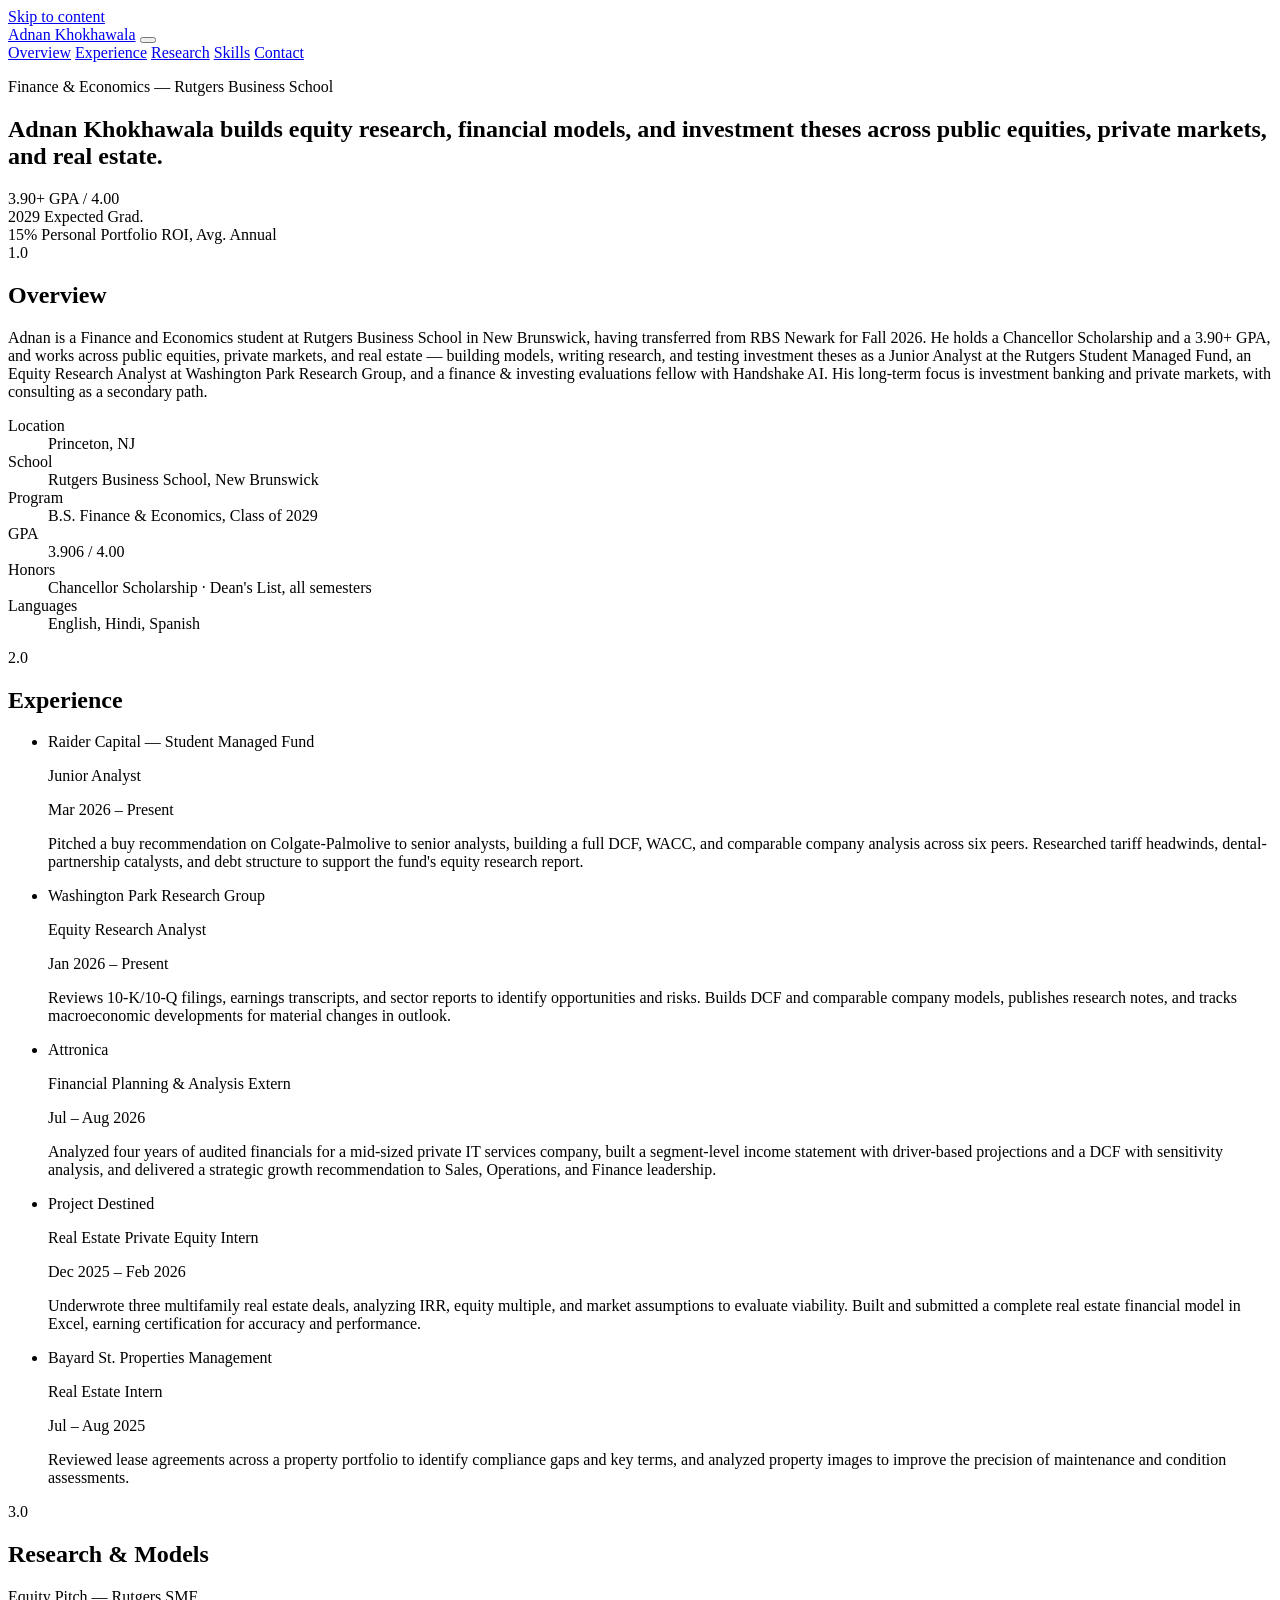
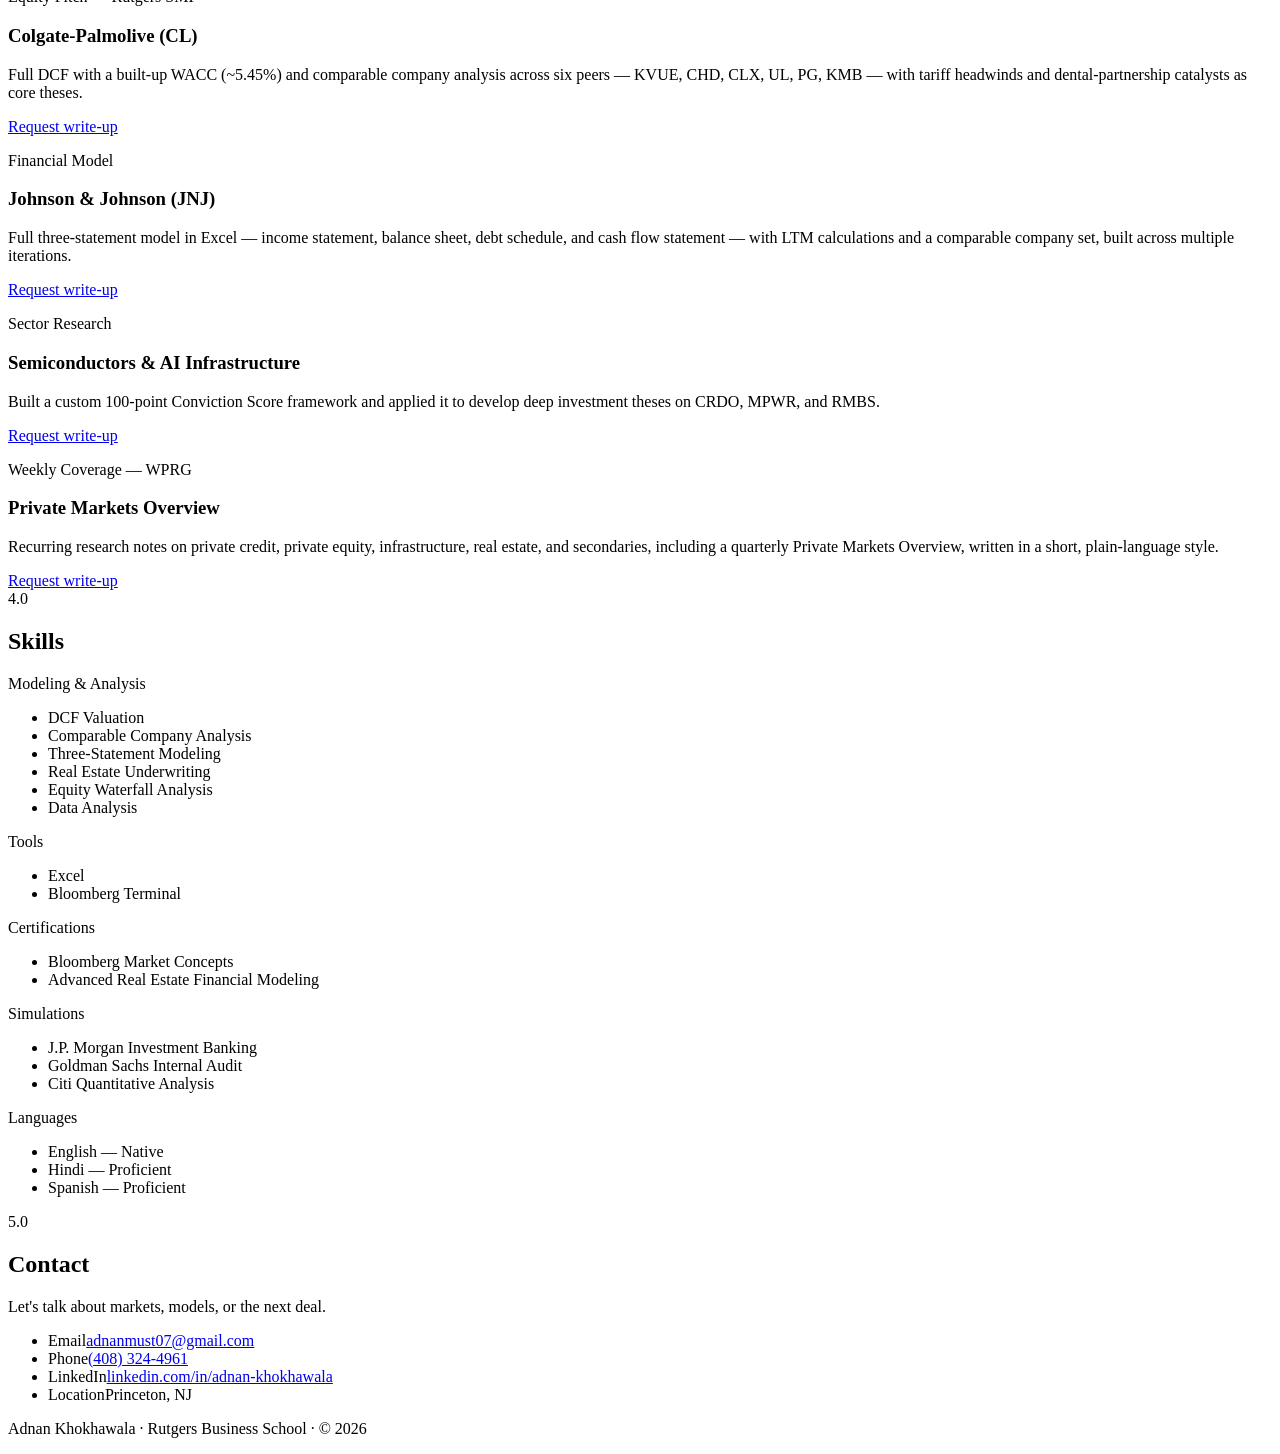
==== commit 55b51ad2: "Rename index (4).html to index.html" ====
--- a/index.html
+++ b/index.html
@@ -3,218 +3,234 @@
 <head>
 <meta charset="UTF-8">
 <meta name="viewport" content="width=device-width, initial-scale=1.0">
-<title>Adnan Khokhawala — Finance &amp; Economics, Rutgers</title>
-<meta name="description" content="Portfolio of Adnan Khokhawala — equity research, financial modeling, and private markets analysis.">
+<title>Adnan Khokhawala — Finance &amp; Equity Research</title>
+<meta name="description" content="Adnan Khokhawala — Finance and Economics student at Rutgers Business School. Equity research, financial modeling, and private markets analysis.">
 <link rel="preconnect" href="https://fonts.googleapis.com">
 <link rel="preconnect" href="https://fonts.gstatic.com" crossorigin>
-<link href="https://fonts.googleapis.com/css2?family=Newsreader:ital,opsz,wght@0,6..72,400;0,6..72,500;0,6..72,600;1,6..72,400&family=Inter:wght@400;500;600&display=swap" rel="stylesheet">
+<link href="https://fonts.googleapis.com/css2?family=Libre+Caslon+Text:ital,wght@0,400;0,700;1,400&family=IBM+Plex+Sans:wght@400;500;600&family=IBM+Plex+Mono:wght@400;500&display=swap" rel="stylesheet">
 <link rel="stylesheet" href="styles.css">
 </head>
 <body>
 
-<div class="report-margin"></div>
+<a class="skip-link" href="#main">Skip to content</a>
 
 <header class="masthead">
-  <div class="masthead-inner">
-    <span class="masthead-name">Adnan Khokhawala</span>
-    <nav class="masthead-nav" aria-label="Primary">
-      <a href="#about">About</a>
+  <div class="masthead__inner">
+    <a href="#top" class="masthead__name">Adnan Khokhawala</a>
+    <button class="nav-toggle" id="navToggle" aria-expanded="false" aria-controls="primaryNav" aria-label="Toggle navigation">
+      <span></span><span></span><span></span>
+    </button>
+    <nav class="nav" id="primaryNav" aria-label="Primary">
+      <a href="#overview">Overview</a>
       <a href="#experience">Experience</a>
+      <a href="#research">Research</a>
       <a href="#skills">Skills</a>
       <a href="#contact">Contact</a>
     </nav>
-    <button class="nav-toggle" id="navToggle" aria-label="Open menu" aria-expanded="false">
-      <span></span><span></span><span></span>
-    </button>
   </div>
 </header>
 
-<main>
-
-  <!-- HERO -->
+<main id="main">
+
   <section class="hero" id="top">
-    <div class="hero-inner">
-      <p class="hero-eyebrow">Coverage Initiated — New Brunswick, NJ</p>
-      <h1 class="hero-name">Adnan<br>Khokhawala</h1>
-      <p class="hero-statement">I build financial models and equity research that turn a company's filings into a clear, defensible investment view.</p>
-      <div class="hero-meta">
-        <div class="hero-meta-item">
-          <span class="hero-meta-label">Program</span>
-          <span class="hero-meta-value">B.S. Finance &amp; Economics, Rutgers Business School — Class of 2029</span>
-        </div>
-        <div class="hero-meta-item">
-          <span class="hero-meta-label">Currently</span>
-          <span class="hero-meta-value">Junior Analyst, Raider Capital SMF · Analyst, Washington Park Research Group</span>
+    <div class="hero__grid">
+      <div class="hero__text">
+        <p class="hero__eyebrow">Finance &amp; Economics — Rutgers Business School</p>
+        <h1 class="hero__statement">Adnan Khokhawala builds equity research, financial models, and investment theses across public equities, private markets, and real estate.</h1>
+        <div class="hero__stats">
+          <div class="stat">
+            <span class="stat__value">3.90+</span>
+            <span class="stat__label">GPA / 4.00</span>
+          </div>
+          <div class="stat">
+            <span class="stat__value">2029</span>
+            <span class="stat__label">Expected Grad.</span>
+          </div>
+          <div class="stat">
+            <span class="stat__value">15%</span>
+            <span class="stat__label">Personal Portfolio ROI, Avg. Annual</span>
+          </div>
         </div>
       </div>
-      <div class="hero-actions">
-        <a href="#experience" class="btn btn-primary">Read the work</a>
-        <a href="#contact" class="btn btn-ghost">Get in touch</a>
+    </div>
+  </section>
+
+  <section class="section" id="overview">
+    <div class="section__head">
+      <span class="section__num">1.0</span>
+      <h2>Overview</h2>
+    </div>
+    <div class="section__body overview__grid">
+      <p class="overview__text">Adnan is a Finance and Economics student at Rutgers Business School in New Brunswick, having transferred from RBS Newark for Fall 2026. He holds a Chancellor Scholarship and a 3.90+ GPA, and works across public equities, private markets, and real estate — building models, writing research, and testing investment theses as a Junior Analyst at the Rutgers Student Managed Fund, an Equity Research Analyst at Washington Park Research Group, and a finance &amp; investing evaluations fellow with Handshake AI. His long-term focus is investment banking and private markets, with consulting as a secondary path.</p>
+      <dl class="fact-list">
+        <div><dt>Location</dt><dd>Princeton, NJ</dd></div>
+        <div><dt>School</dt><dd>Rutgers Business School, New Brunswick</dd></div>
+        <div><dt>Program</dt><dd>B.S. Finance &amp; Economics, Class of 2029</dd></div>
+        <div><dt>GPA</dt><dd>3.906 / 4.00</dd></div>
+        <div><dt>Honors</dt><dd>Chancellor Scholarship · Dean's List, all semesters</dd></div>
+        <div><dt>Languages</dt><dd>English, Hindi, Spanish</dd></div>
+      </dl>
+    </div>
+  </section>
+
+  <section class="section section--alt" id="experience">
+    <div class="section__head">
+      <span class="section__num">2.0</span>
+      <h2>Experience</h2>
+    </div>
+    <div class="section__body">
+      <ul class="timeline">
+        <li class="timeline__row">
+          <div class="timeline__meta">
+            <p class="timeline__org">Raider Capital — Student Managed Fund</p>
+            <p class="timeline__role">Junior Analyst</p>
+            <p class="timeline__date">Mar 2026 – Present</p>
+          </div>
+          <p class="timeline__desc">Pitched a buy recommendation on Colgate-Palmolive to senior analysts, building a full DCF, WACC, and comparable company analysis across six peers. Researched tariff headwinds, dental-partnership catalysts, and debt structure to support the fund's equity research report.</p>
+        </li>
+        <li class="timeline__row">
+          <div class="timeline__meta">
+            <p class="timeline__org">Washington Park Research Group</p>
+            <p class="timeline__role">Equity Research Analyst</p>
+            <p class="timeline__date">Jan 2026 – Present</p>
+          </div>
+          <p class="timeline__desc">Reviews 10-K/10-Q filings, earnings transcripts, and sector reports to identify opportunities and risks. Builds DCF and comparable company models, publishes research notes, and tracks macroeconomic developments for material changes in outlook.</p>
+        </li>
+        <li class="timeline__row">
+          <div class="timeline__meta">
+            <p class="timeline__org">Attronica</p>
+            <p class="timeline__role">Financial Planning &amp; Analysis Extern</p>
+            <p class="timeline__date">Jul – Aug 2026</p>
+          </div>
+          <p class="timeline__desc">Analyzed four years of audited financials for a mid-sized private IT services company, built a segment-level income statement with driver-based projections and a DCF with sensitivity analysis, and delivered a strategic growth recommendation to Sales, Operations, and Finance leadership.</p>
+        </li>
+        <li class="timeline__row">
+          <div class="timeline__meta">
+            <p class="timeline__org">Project Destined</p>
+            <p class="timeline__role">Real Estate Private Equity Intern</p>
+            <p class="timeline__date">Dec 2025 – Feb 2026</p>
+          </div>
+          <p class="timeline__desc">Underwrote three multifamily real estate deals, analyzing IRR, equity multiple, and market assumptions to evaluate viability. Built and submitted a complete real estate financial model in Excel, earning certification for accuracy and performance.</p>
+        </li>
+        <li class="timeline__row">
+          <div class="timeline__meta">
+            <p class="timeline__org">Bayard St. Properties Management</p>
+            <p class="timeline__role">Real Estate Intern</p>
+            <p class="timeline__date">Jul – Aug 2025</p>
+          </div>
+          <p class="timeline__desc">Reviewed lease agreements across a property portfolio to identify compliance gaps and key terms, and analyzed property images to improve the precision of maintenance and condition assessments.</p>
+        </li>
+      </ul>
+    </div>
+  </section>
+
+  <section class="section" id="research">
+    <div class="section__head">
+      <span class="section__num">3.0</span>
+      <h2>Research &amp; Models</h2>
+    </div>
+    <div class="section__body">
+      <div class="cards">
+        <article class="card">
+          <p class="card__tag">Equity Pitch — Rutgers SMF</p>
+          <h3 class="card__title">Colgate-Palmolive (CL)</h3>
+          <p class="card__desc">Full DCF with a built-up WACC (~5.45%) and comparable company analysis across six peers — KVUE, CHD, CLX, UL, PG, KMB — with tariff headwinds and dental-partnership catalysts as core theses.</p>
+          <a class="card__link" href="mailto:adnanmust07@gmail.com?subject=Write-up%20request%3A%20Colgate-Palmolive%20(CL)%20pitch">Request write-up</a>
+        </article>
+        <article class="card">
+          <p class="card__tag">Financial Model</p>
+          <h3 class="card__title">Johnson &amp; Johnson (JNJ)</h3>
+          <p class="card__desc">Full three-statement model in Excel — income statement, balance sheet, debt schedule, and cash flow statement — with LTM calculations and a comparable company set, built across multiple iterations.</p>
+          <a class="card__link" href="mailto:adnanmust07@gmail.com?subject=Write-up%20request%3A%20JNJ%20financial%20model">Request write-up</a>
+        </article>
+        <article class="card">
+          <p class="card__tag">Sector Research</p>
+          <h3 class="card__title">Semiconductors &amp; AI Infrastructure</h3>
+          <p class="card__desc">Built a custom 100-point Conviction Score framework and applied it to develop deep investment theses on CRDO, MPWR, and RMBS.</p>
+          <a class="card__link" href="mailto:adnanmust07@gmail.com?subject=Write-up%20request%3A%20Semiconductor%20%26%20AI%20infrastructure%20research">Request write-up</a>
+        </article>
+        <article class="card">
+          <p class="card__tag">Weekly Coverage — WPRG</p>
+          <h3 class="card__title">Private Markets Overview</h3>
+          <p class="card__desc">Recurring research notes on private credit, private equity, infrastructure, real estate, and secondaries, including a quarterly Private Markets Overview, written in a short, plain-language style.</p>
+          <a class="card__link" href="mailto:adnanmust07@gmail.com?subject=Write-up%20request%3A%20WPRG%20Private%20Markets%20Overview">Request write-up</a>
+        </article>
       </div>
     </div>
   </section>
 
-  <!-- ABOUT -->
-  <section class="section" id="about">
-    <div class="section-inner about-grid">
-      <div class="section-heading">
-        <span class="section-number">01</span>
-        <h2>About</h2>
+  <section class="section section--alt" id="skills">
+    <div class="section__head">
+      <span class="section__num">4.0</span>
+      <h2>Skills</h2>
+    </div>
+    <div class="section__body">
+      <div class="skills">
+        <div class="skills__group">
+          <p class="skills__label">Modeling &amp; Analysis</p>
+          <ul class="tag-list">
+            <li>DCF Valuation</li>
+            <li>Comparable Company Analysis</li>
+            <li>Three-Statement Modeling</li>
+            <li>Real Estate Underwriting</li>
+            <li>Equity Waterfall Analysis</li>
+            <li>Data Analysis</li>
+          </ul>
+        </div>
+        <div class="skills__group">
+          <p class="skills__label">Tools</p>
+          <ul class="tag-list">
+            <li>Excel</li>
+            <li>Bloomberg Terminal</li>
+          </ul>
+        </div>
+        <div class="skills__group">
+          <p class="skills__label">Certifications</p>
+          <ul class="tag-list">
+            <li>Bloomberg Market Concepts</li>
+            <li>Advanced Real Estate Financial Modeling</li>
+          </ul>
+        </div>
+        <div class="skills__group">
+          <p class="skills__label">Simulations</p>
+          <ul class="tag-list">
+            <li>J.P. Morgan Investment Banking</li>
+            <li>Goldman Sachs Internal Audit</li>
+            <li>Citi Quantitative Analysis</li>
+          </ul>
+        </div>
+        <div class="skills__group">
+          <p class="skills__label">Languages</p>
+          <ul class="tag-list">
+            <li>English — Native</li>
+            <li>Hindi — Proficient</li>
+            <li>Spanish — Proficient</li>
+          </ul>
+        </div>
       </div>
-      <div class="about-body">
-        <p class="about-lede">I'm a Finance and Economics student at Rutgers Business School with a Chancellor Scholarship and a 3.9+ GPA, currently splitting my time between student-run investment research and outside analyst work.</p>
-        <p>At Raider Capital, the Rutgers Student Managed Fund, I pitched a buy case on Colgate-Palmolive built on a full DCF, WACC, and a six-company comparable set, backed by research into tariff exposure, dental-segment partnerships, and the company's debt structure. At Washington Park Research Group, I read through 10-Ks, 10-Qs, and earnings transcripts to build DCF and comps models and flag changes in company or sector outlook for the team.</p>
-        <p>Outside of formal roles, I've underwritten multifamily real estate deals through Project Destined, reviewed lease agreements as an intern at Bayard St. Properties, and run a self-directed portfolio of stocks and crypto since 2020, averaging roughly 15% annual ROI. I'm also a domain expert fellow at Handshake AI on a finance and investing evaluations track, and Marketing Director for the Rutgers Quantitative Finance Club.</p>
-        <p>I'm long-term interested in investment banking and private markets — particularly private equity and private credit — with consulting as a path I'm also weighing.</p>
-      </div>
-    </div>
-  </section>
-
-  <!-- EXPERIENCE / PROJECTS -->
-  <section class="section section-alt" id="experience">
-    <div class="section-inner">
-      <div class="section-heading">
-        <span class="section-number">02</span>
-        <h2>Selected work</h2>
-      </div>
-
-      <div class="work-list">
-
-        <article class="work-item">
-          <div class="work-item-head">
-            <h3>Colgate-Palmolive (CL) — Buy Pitch</h3>
-            <span class="work-tag">Raider Capital — Student Managed Fund</span>
-          </div>
-          <p class="work-desc">Built a full DCF with a derived WACC and LTM financials, and pitched a buy recommendation to senior analysts using a six-company comparable set (KVUE, CHD, CLX, UL, PG, KMB). Supported the thesis with sector research on tariff headwinds, dental-partnership catalysts, and the company's debt structure, then delivered it as a complete equity research report with stated risks and mitigants alongside a four-person team.</p>
-          <ul class="work-facts">
-            <li>DCF, WACC, comparable company analysis</li>
-            <li>6-company peer set</li>
-            <li>Team of 5</li>
-          </ul>
-        </article>
-
-        <article class="work-item">
-          <div class="work-item-head">
-            <h3>Attronica — Segment Valuation &amp; Strategic Recommendation</h3>
-            <span class="work-tag">Financial Planning &amp; Analysis Extern — Jul–Aug 2026</span>
-          </div>
-          <p class="work-desc">Analyzed four years of audited financials for a mid-sized private IT services company, then built a segment-level income statement and driver-based projections for one division. Constructed a DCF with sensitivity analysis, cross-checked it against comparable company multiples, and wrote a four-page strategic recommendation document translating the analysis for Sales, Operations, and Finance leadership.</p>
-          <ul class="work-facts">
-            <li>Segment DCF with sensitivity analysis</li>
-            <li>Driver-based projections</li>
-            <li>Excel &amp; AI-assisted modeling</li>
-          </ul>
-        </article>
-
-        <article class="work-item">
-          <div class="work-item-head">
-            <h3>Private Markets Research</h3>
-            <span class="work-tag">Washington Park Research Group — Jan 2026–Present</span>
-          </div>
-          <p class="work-desc">Review 10-K/10-Q filings, earnings transcripts, and sector reports on an ongoing basis to surface investment opportunities and risks. Build DCF and comparable company analysis models and write research notes distributed to the team, while tracking earnings releases and macro developments for material changes in outlook.</p>
-          <ul class="work-facts">
-            <li>Ongoing research coverage</li>
-            <li>DCF &amp; comps modeling</li>
-            <li>Written research notes</li>
-          </ul>
-        </article>
-
-        <article class="work-item">
-          <div class="work-item-head">
-            <h3>Multifamily Real Estate Underwriting</h3>
-            <span class="work-tag">Project Destined — Dec 2025–Feb 2026</span>
-          </div>
-          <p class="work-desc">Underwrote three multifamily deals in team and individual settings, analyzing IRR, equity multiple, projected returns, and market assumptions to evaluate viability. Built and submitted a complete real estate financial model in Excel for a competitive program, earning certification for accuracy and performance.</p>
-          <ul class="work-facts">
-            <li>IRR &amp; equity multiple analysis</li>
-            <li>3 deals underwritten</li>
-            <li>Certified model submission</li>
-          </ul>
-        </article>
-
-      </div>
-    </div>
-  </section>
-
-  <!-- SKILLS -->
-  <section class="section" id="skills">
-    <div class="section-inner">
-      <div class="section-heading">
-        <span class="section-number">03</span>
-        <h2>Skills &amp; certifications</h2>
-      </div>
-
-      <div class="skills-grid">
-        <div class="skills-col">
-          <h3 class="skills-col-title">Technical</h3>
-          <ul class="skills-list">
-            <li>Financial modeling — DCF, comps, 3-statement</li>
-            <li>Excel, incl. AI-assisted modeling</li>
-            <li>Equity research &amp; valuation</li>
-            <li>Real estate underwriting</li>
-            <li>Data analysis</li>
-          </ul>
-        </div>
-        <div class="skills-col">
-          <h3 class="skills-col-title">Certifications &amp; simulations</h3>
-          <ul class="skills-list">
-            <li>Bloomberg Market Concepts</li>
-            <li>Advanced Real Estate Financial Modeling — Equity Waterfall Analysis</li>
-            <li>J.P. Morgan Investment Banking simulation</li>
-            <li>Goldman Sachs Internal Audit simulation</li>
-            <li>Citi Quantitative Analysis simulation</li>
-          </ul>
-        </div>
-        <div class="skills-col">
-          <h3 class="skills-col-title">Languages</h3>
-          <ul class="skills-list">
-            <li>English — native</li>
-            <li>Hindi — proficient</li>
-            <li>Spanish — proficient</li>
-          </ul>
-        </div>
-      </div>
-    </div>
-  </section>
-
-  <!-- CONTACT -->
-  <section class="section section-alt" id="contact">
-    <div class="section-inner contact-grid">
-      <div class="section-heading">
-        <span class="section-number">04</span>
-        <h2>Contact</h2>
-      </div>
-      <div class="contact-body">
-        <p class="contact-lede">Open to conversations about investment banking, private markets, and research roles.</p>
-        <ul class="contact-list">
-          <li>
-            <span class="contact-label">Email</span>
-            <a href="mailto:adnanmust07@gmail.com">adnanmust07@gmail.com</a>
-          </li>
-          <li>
-            <span class="contact-label">Phone</span>
-            <a href="tel:+14083244961">(408) 324-4961</a>
-          </li>
-          <li>
-            <span class="contact-label">LinkedIn</span>
-            <a href="https://linkedin.com/in/adnan-khokhawala" target="_blank" rel="noopener">linkedin.com/in/adnan-khokhawala</a>
-          </li>
-          <li>
-            <span class="contact-label">Location</span>
-            <span>Princeton, NJ</span>
-          </li>
-        </ul>
-      </div>
+    </div>
+  </section>
+
+  <section class="section contact" id="contact">
+    <div class="section__head">
+      <span class="section__num">5.0</span>
+      <h2>Contact</h2>
+    </div>
+    <div class="section__body contact__grid">
+      <p class="contact__line">Let's talk about markets, models, or the next deal.</p>
+      <ul class="contact__list">
+        <li><span>Email</span><a href="mailto:adnanmust07@gmail.com">adnanmust07@gmail.com</a></li>
+        <li><span>Phone</span><a href="tel:+14083244961">(408) 324-4961</a></li>
+        <li><span>LinkedIn</span><a href="https://linkedin.com/in/adnan-khokhawala" target="_blank" rel="noopener">linkedin.com/in/adnan-khokhawala</a></li>
+        <li><span>Location</span><span class="contact__value">Princeton, NJ</span></li>
+      </ul>
     </div>
   </section>
 
 </main>
 
-<footer class="site-footer">
-  <div class="site-footer-inner">
-    <span>© <span id="year"></span> Adnan Khokhawala</span>
-    <span class="site-footer-note">Rutgers Business School — Finance &amp; Economics</span>
-  </div>
+<footer class="footer">
+  <p>Adnan Khokhawala <span>· Rutgers Business School · © <span id="year">2026</span></span></p>
 </footer>
 
 <script src="script.js"></script>
